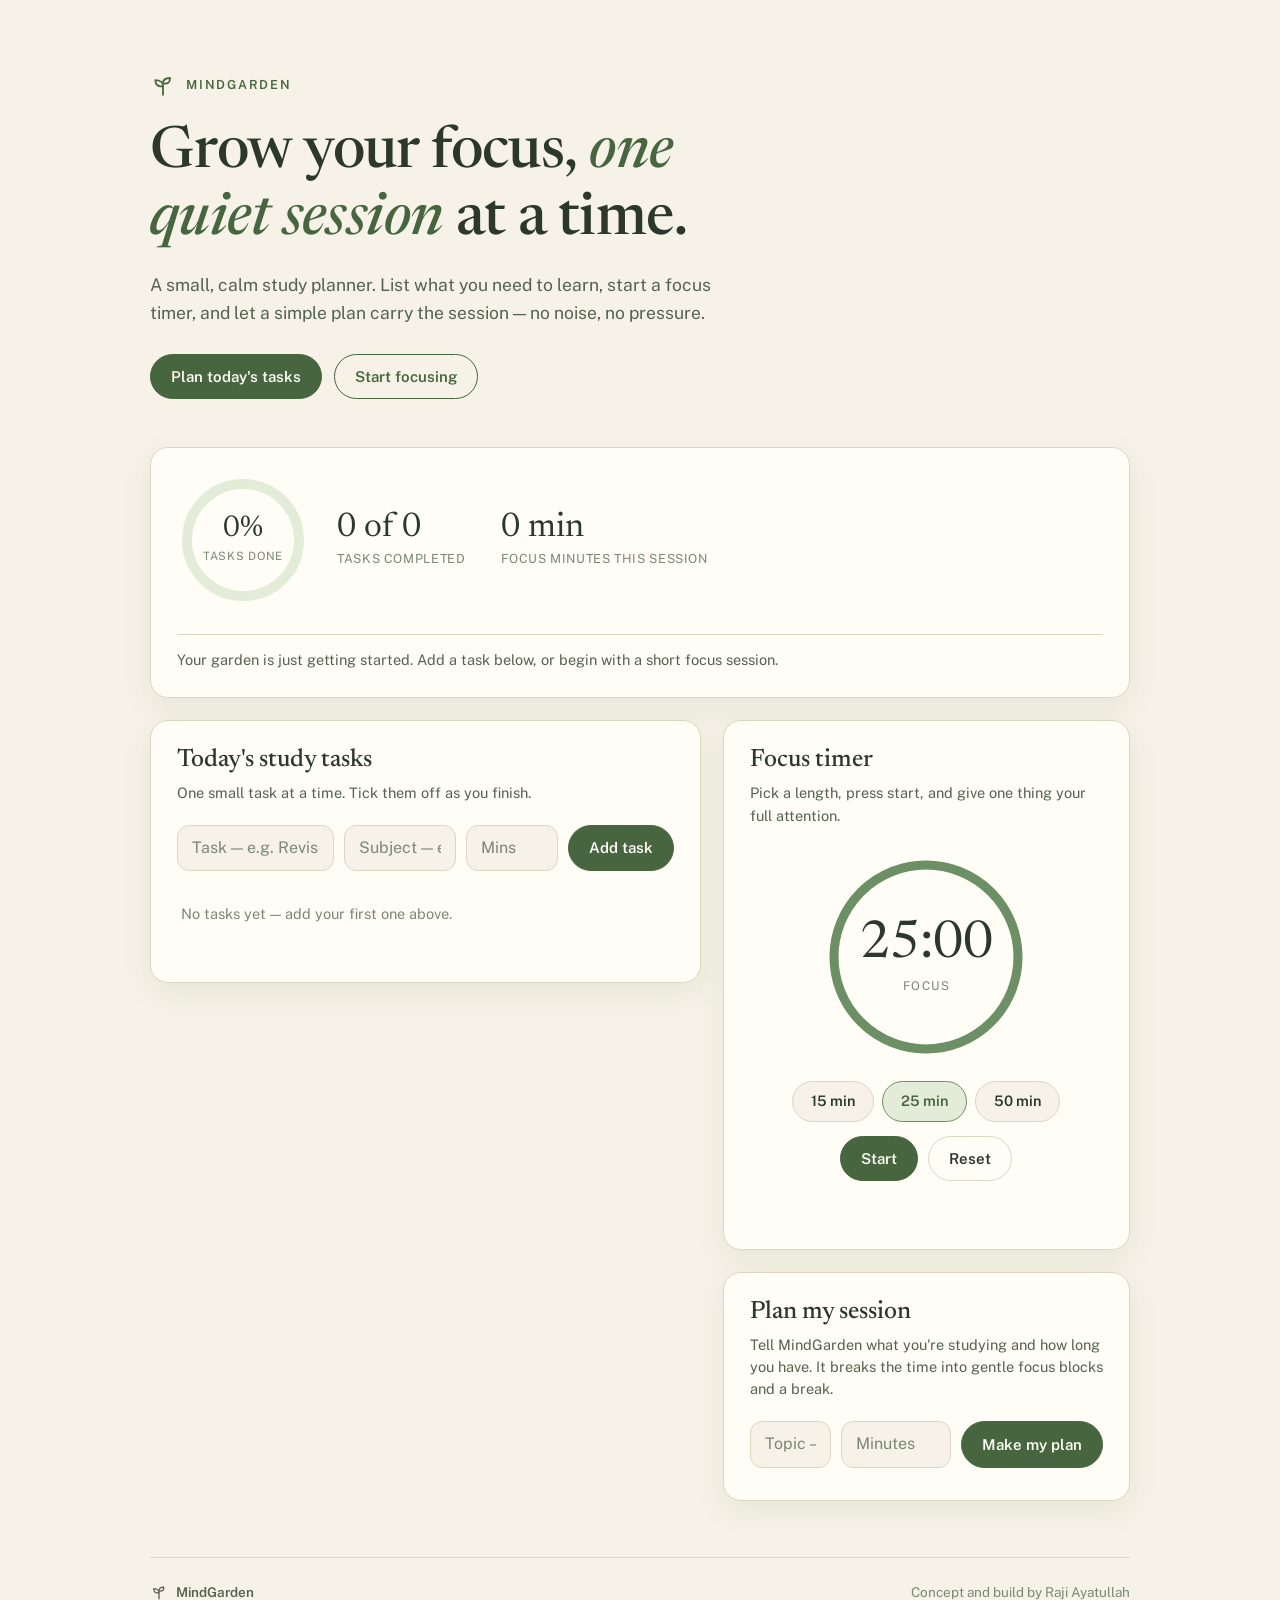
==== index.html @ 77b21532 "Rename mindgarden-study-planner.html to index.html" ====
<!doctype html>
<html lang="en">
  <head>
    <meta charset="utf-8" />
    <meta name="viewport" content="width=device-width, initial-scale=1, viewport-fit=cover" />
    <meta name="color-scheme" content="light dark" />
    <link rel="icon" href="data:," />
    <title>MindGarden Study Planner</title>
    <link rel="preconnect" href="https://fonts.googleapis.com" />
    <link rel="preconnect" href="https://fonts.gstatic.com" crossorigin />
    <link href="https://fonts.googleapis.com/css2?family=Newsreader:opsz,wght@6..72,400;6..72,500;6..72,600&family=Public+Sans:wght@400;500;600;700&display=swap" rel="stylesheet" />
    <style>
      :root {
        --bg: #f6f2e7;
        --bg-soft: #efe9da;
        --surface: #fffdf6;
        --surface-2: #f1ecdc;
        --ink: #2c382c;
        --ink-soft: #55624f;
        --muted: #7c8774;
        --line: #ddd6c2;
        --sage: #6d8f66;
        --sage-deep: #47663f;
        --sage-tint: #e3ecd9;
        --sage-tint-2: #d2e0c6;
        --gold: #b98a2f;
        --danger: #a4553f;
        --shadow: 0 10px 30px rgba(60, 74, 52, 0.08);
        --radius: 18px;
      }
      @media (prefers-color-scheme: dark) {
        :root {
          --bg: #1a201a;
          --bg-soft: #212922;
          --surface: #242e24;
          --surface-2: #2b372b;
          --ink: #eceade;
          --ink-soft: #c3cdb9;
          --muted: #97a48d;
          --line: #3a473a;
          --sage: #9dbd93;
          --sage-deep: #b7d3ad;
          --sage-tint: #2f3f2c;
          --sage-tint-2: #3a4f36;
          --gold: #d9ab4e;
          --danger: #d08a70;
          --shadow: 0 10px 30px rgba(0, 0, 0, 0.35);
        }
      }
      * { box-sizing: border-box; }
      html { scroll-behavior: smooth; }
      body {
        margin: 0;
        background: var(--bg);
        color: var(--ink);
        font-family: "Public Sans", system-ui, -apple-system, "Segoe UI", sans-serif;
        font-size: 16px;
        line-height: 1.55;
        -webkit-font-smoothing: antialiased;
      }
      h1, h2, h3 { font-family: "Newsreader", Georgia, serif; font-weight: 500; line-height: 1.15; margin: 0; }
      p { margin: 0; }
      button, input, select { font: inherit; color: inherit; }
      button { cursor: pointer; }
      :focus-visible { outline: 2px solid var(--sage); outline-offset: 2px; border-radius: 6px; }

      .wrap { max-width: 1020px; margin: 0 auto; padding: 0 20px 64px; }

      /* ---------- Hero ---------- */
      .hero { padding: 72px 0 48px; max-width: 640px; }
      .hero .mark { display: inline-flex; align-items: center; gap: 10px; color: var(--sage-deep); font-weight: 600; letter-spacing: 0.14em; text-transform: uppercase; font-size: 12.5px; margin-bottom: 22px; }
      .hero .mark svg { width: 26px; height: 26px; }
      .hero h1 { font-size: clamp(34px, 9vw, 58px); letter-spacing: -0.01em; }
      .hero h1 em { font-style: italic; color: var(--sage-deep); }
      .hero p { margin-top: 18px; font-size: 17.5px; color: var(--ink-soft); max-width: 52ch; }
      .hero .cta-row { margin-top: 28px; display: flex; flex-wrap: wrap; gap: 12px; }
      .btn {
        display: inline-flex; align-items: center; justify-content: center; gap: 8px;
        min-height: 44px; padding: 10px 20px; border-radius: 999px;
        border: 1px solid var(--sage-deep); background: var(--sage-deep); color: #fbfaf3;
        font-weight: 600; font-size: 15px; text-decoration: none;
        transition: transform 0.15s ease, background 0.15s ease, border-color 0.15s ease;
      }
      @media (prefers-color-scheme: dark) { .btn { color: #1c241c; } }
      .btn:hover { transform: translateY(-1px); }
      .btn.ghost { background: transparent; color: var(--sage-deep); }
      .btn.small { min-height: 40px; padding: 8px 16px; font-size: 14px; }
      .btn.quiet { background: var(--surface); border-color: var(--line); color: var(--ink); }
      .btn:disabled { opacity: 0.45; cursor: default; transform: none; }

      /* ---------- Layout ---------- */
      .grid { display: grid; grid-template-columns: 1fr; gap: 22px; }
      @media (min-width: 860px) {
        .grid { grid-template-columns: 1.15fr 0.85fr; align-items: start; }
        .stack { display: grid; gap: 22px; }
      }
      .card {
        background: var(--surface); border: 1px solid var(--line); border-radius: var(--radius);
        padding: 26px; box-shadow: var(--shadow);
      }
      .card h2 { font-size: 25px; margin-bottom: 6px; }
      .card .lede { color: var(--ink-soft); font-size: 14.5px; margin-bottom: 20px; }
      .card-head { display: flex; align-items: baseline; justify-content: space-between; gap: 12px; flex-wrap: wrap; }

      /* ---------- Progress ---------- */
      .progress-card { display: flex; gap: 28px; align-items: center; flex-wrap: wrap; margin-bottom: 22px; }
      .ring-wrap { position: relative; width: 132px; height: 132px; flex: none; }
      .ring-wrap svg { transform: rotate(-90deg); display: block; }
      .ring-bg { stroke: var(--sage-tint); }
      .ring-fg { stroke: var(--sage); transition: stroke-dashoffset 0.5s ease; }
      .ring-center { position: absolute; inset: 0; display: flex; flex-direction: column; align-items: center; justify-content: center; text-align: center; }
      .ring-center .big { font-family: "Newsreader", Georgia, serif; font-size: 30px; line-height: 1; }
      .ring-center .small { font-size: 11.5px; color: var(--muted); letter-spacing: 0.06em; text-transform: uppercase; margin-top: 4px; }
      .progress-stats { display: flex; gap: 36px; flex-wrap: wrap; }
      .stat .num { font-family: "Newsreader", Georgia, serif; font-size: 34px; line-height: 1.05; }
      .stat .lbl { font-size: 12.5px; color: var(--muted); letter-spacing: 0.05em; text-transform: uppercase; margin-top: 2px; }
      .progress-note { width: 100%; color: var(--ink-soft); font-size: 14.5px; border-top: 1px solid var(--line); padding-top: 14px; }

      /* ---------- Tasks ---------- */
      .task-form { display: grid; grid-template-columns: 1fr; gap: 10px; margin-bottom: 18px; }
      @media (min-width: 560px) {
        .task-form { grid-template-columns: 1.4fr 1fr 92px auto; }
      }
      .field input {
        width: 100%; min-height: 44px; padding: 10px 14px; border-radius: 12px;
        border: 1px solid var(--line); background: var(--bg); color: var(--ink);
      }
      .field input::placeholder { color: var(--muted); }
      .task-list { list-style: none; margin: 0; padding: 0; display: grid; gap: 10px; }
      .task {
        display: flex; align-items: center; gap: 12px;
        background: var(--surface-2); border: 1px solid var(--line); border-radius: 14px; padding: 8px 12px 8px 8px;
      }
      .task label.check {
        display: inline-flex; align-items: center; justify-content: center;
        min-width: 44px; min-height: 44px; cursor: pointer; flex: none;
      }
      .task input[type="checkbox"] { width: 22px; height: 22px; accent-color: var(--sage-deep); cursor: pointer; margin: 0; }
      .task .body { flex: 1; min-width: 0; }
      .task .title { font-weight: 600; font-size: 15.5px; overflow-wrap: anywhere; }
      .task.done .title { text-decoration: line-through; color: var(--muted); }
      .task .meta { font-size: 13px; color: var(--muted); }
      .task .mins { flex: none; font-size: 12.5px; font-weight: 600; color: var(--sage-deep); background: var(--sage-tint); border-radius: 999px; padding: 4px 10px; }
      .task .del {
        flex: none; min-width: 40px; min-height: 40px; border: none; background: transparent; border-radius: 10px;
        color: var(--muted); font-size: 18px; line-height: 1; display: inline-flex; align-items: center; justify-content: center;
      }
      .task .del:hover { color: var(--danger); background: var(--bg); }
      .empty { color: var(--muted); font-size: 14.5px; padding: 14px 4px; }
      .count-line { margin-top: 16px; font-size: 14px; color: var(--ink-soft); }
      .count-line strong { color: var(--sage-deep); }

      /* ---------- Timer ---------- */
      .timer-face { display: flex; flex-direction: column; align-items: center; padding: 6px 0 2px; }
      .timer-ring { position: relative; width: 208px; height: 208px; }
      .timer-ring svg { transform: rotate(-90deg); display: block; }
      .timer-time {
        position: absolute; inset: 0; display: flex; flex-direction: column; align-items: center; justify-content: center;
      }
      .timer-time .clock { font-family: "Newsreader", Georgia, serif; font-size: 52px; line-height: 1; font-variant-numeric: tabular-nums; }
      .timer-time .mode { font-size: 12px; letter-spacing: 0.12em; text-transform: uppercase; color: var(--muted); margin-top: 6px; }
      .presets { display: flex; gap: 8px; flex-wrap: wrap; justify-content: center; margin: 20px 0 14px; }
      .preset {
        min-height: 40px; padding: 8px 18px; border-radius: 999px; border: 1px solid var(--line);
        background: var(--bg); font-weight: 600; font-size: 14.5px;
      }
      .preset[aria-pressed="true"] { background: var(--sage-tint); border-color: var(--sage); color: var(--sage-deep); }
      .timer-controls { display: flex; gap: 10px; flex-wrap: wrap; justify-content: center; }
      .timer-msg { margin-top: 16px; text-align: center; font-size: 15px; color: var(--sage-deep); min-height: 24px; }
      .break-row { margin-top: 6px; display: none; justify-content: center; }
      .break-row.show { display: flex; }

      /* ---------- Planner ---------- */
      .plan-form { display: grid; grid-template-columns: 1fr; gap: 10px; margin-bottom: 6px; }
      @media (min-width: 560px) { .plan-form { grid-template-columns: 1.5fr 110px auto; } }
      .plan-out { margin-top: 18px; display: none; }
      .plan-out.show { display: block; }
      .plan-summary { font-size: 15px; color: var(--ink-soft); margin-bottom: 14px; }
      .plan-summary strong { color: var(--ink); }
      .plan-steps { list-style: none; margin: 0; padding: 0; display: grid; gap: 8px; }
      .plan-step { display: flex; align-items: center; gap: 12px; padding: 11px 14px; border-radius: 12px; border: 1px solid var(--line); background: var(--bg); font-size: 14.5px; }
      .plan-step .dot { width: 10px; height: 10px; border-radius: 50%; flex: none; background: var(--sage); }
      .plan-step.break .dot { background: var(--gold); }
      .plan-step.review .dot { background: var(--muted); }
      .plan-step .what { flex: 1; min-width: 0; overflow-wrap: anywhere; }
      .plan-step .when { flex: none; font-weight: 600; color: var(--sage-deep); font-variant-numeric: tabular-nums; }
      .plan-step.break .when { color: var(--gold); }
      .plan-actions { margin-top: 14px; display: flex; gap: 10px; flex-wrap: wrap; }

      footer { margin-top: 56px; padding-top: 24px; border-top: 1px solid var(--line); display: flex; justify-content: space-between; gap: 12px; flex-wrap: wrap; color: var(--muted); font-size: 13.5px; }
      footer .brand { display: inline-flex; align-items: center; gap: 8px; color: var(--ink-soft); font-weight: 600; }
      footer svg { width: 18px; height: 18px; }

      .grid > *, .stack > * { min-width: 0; }
      img, svg { max-width: 100%; }

      /* ---------- Small screens ---------- */
      @media (max-width: 560px) {
        .wrap { padding: 0 14px 52px; }
        .hero { padding: 48px 0 34px; }
        .hero p { font-size: 16.5px; }
        .hero .cta-row .btn { flex: 1 1 140px; }
        .card { padding: 20px 16px; }
        .progress-card { gap: 18px; }
        .progress-stats { gap: 22px; }
        .stat .num { font-size: 28px; }
        .timer-ring { width: min(208px, 62vw); height: auto; aspect-ratio: 1 / 1; }
        .timer-ring svg { width: 100%; height: 100%; }
        .timer-time .clock { font-size: 46px; }
        .task { gap: 8px; padding-right: 8px; }
        .task .mins { padding: 4px 8px; }
        .plan-step { padding: 10px 12px; gap: 10px; }
        footer { margin-top: 44px; }
      }

      @media (prefers-reduced-motion: reduce) {
        html { scroll-behavior: auto; }
        * { transition: none !important; }
      }
    </style>
  </head>
  <body>
    <div class="wrap">

      <header class="hero">
        <span class="mark">
          <svg viewBox="0 0 24 24" fill="none" stroke="currentColor" stroke-width="1.7" stroke-linecap="round" stroke-linejoin="round" aria-hidden="true"><path d="M12 21v-8"/><path d="M12 13c0-3.5-2.8-5.5-7-5.5 0 4.5 2.5 6.5 7 5.5Z"/><path d="M12 10.5c0-3.2 2.4-5 6.5-5 0 4.2-2.2 6-6.5 5Z"/></svg>
          MindGarden
        </span>
        <h1>Grow your focus, <em>one quiet session</em> at a time.</h1>
        <p>A small, calm study planner. List what you need to learn, start a focus timer, and let a simple plan carry the session — no noise, no pressure.</p>
        <div class="cta-row">
          <a class="btn" href="#tasks">Plan today's tasks</a>
          <a class="btn ghost" href="#timer">Start focusing</a>
        </div>
      </header>

      <section class="card progress-card" aria-label="Session progress">
        <div class="ring-wrap" role="img" aria-label="Progress ring showing the share of tasks completed">
          <svg width="132" height="132" viewBox="0 0 132 132" aria-hidden="true">
            <circle class="ring-bg" cx="66" cy="66" r="56" fill="none" stroke-width="10" />
            <circle class="ring-fg" id="ringFg" cx="66" cy="66" r="56" fill="none" stroke-width="10" stroke-linecap="round" stroke-dasharray="351.86" stroke-dashoffset="351.86" />
          </svg>
          <div class="ring-center">
            <span class="big" id="ringText">0%</span>
            <span class="small">tasks done</span>
          </div>
        </div>
        <div class="progress-stats">
          <div class="stat">
            <div class="num" id="statTasks">0 of 0</div>
            <div class="lbl">Tasks completed</div>
          </div>
          <div class="stat">
            <div class="num" id="statFocus">0 min</div>
            <div class="lbl">Focus minutes this session</div>
          </div>
        </div>
        <p class="progress-note" id="progressNote">Your garden is just getting started. Add a task below, or begin with a short focus session.</p>
      </section>

      <div class="grid">
        <section class="card" id="tasks" aria-labelledby="tasksHeading">
          <div class="card-head">
            <h2 id="tasksHeading">Today's study tasks</h2>
          </div>
          <p class="lede">One small task at a time. Tick them off as you finish.</p>

          <form class="task-form" id="taskForm">
            <div class="field">
              <label class="sr-only" for="taskTitle" style="position:absolute;left:-9999px;">Task</label>
              <input id="taskTitle" type="text" placeholder="Task — e.g. Revise chapter 4 notes" maxlength="90" required />
            </div>
            <div class="field">
              <label class="sr-only" for="taskSubject" style="position:absolute;left:-9999px;">Subject</label>
              <input id="taskSubject" type="text" placeholder="Subject — e.g. Biology" maxlength="40" required />
            </div>
            <div class="field">
              <label class="sr-only" for="taskMins" style="position:absolute;left:-9999px;">Estimated minutes</label>
              <input id="taskMins" type="number" placeholder="Mins" min="1" max="600" required />
            </div>
            <button class="btn" type="submit">Add task</button>
          </form>

          <ul class="task-list" id="taskList"></ul>
          <p class="empty" id="taskEmpty">No tasks yet — add your first one above.</p>
          <p class="count-line" id="taskCount" aria-live="polite"></p>
        </section>

        <div class="stack">
          <section class="card" id="timer" aria-labelledby="timerHeading">
            <h2 id="timerHeading">Focus timer</h2>
            <p class="lede">Pick a length, press start, and give one thing your full attention.</p>

            <div class="timer-face">
              <div class="timer-ring">
                <svg width="208" height="208" viewBox="0 0 208 208" aria-hidden="true">
                  <circle class="ring-bg" cx="104" cy="104" r="92" fill="none" stroke-width="9" />
                  <circle class="ring-fg" id="timerRing" cx="104" cy="104" r="92" fill="none" stroke-width="9" stroke-linecap="round" stroke-dasharray="578.05" stroke-dashoffset="0" />
                </svg>
                <div class="timer-time">
                  <span class="clock" id="clock">25:00</span>
                  <span class="mode" id="timerMode">Focus</span>
                </div>
              </div>

              <div class="presets" role="group" aria-label="Session length">
                <button type="button" class="preset" data-mins="15" aria-pressed="false">15 min</button>
                <button type="button" class="preset" data-mins="25" aria-pressed="true">25 min</button>
                <button type="button" class="preset" data-mins="50" aria-pressed="false">50 min</button>
              </div>

              <div class="timer-controls">
                <button type="button" class="btn" id="startPauseBtn">Start</button>
                <button type="button" class="btn quiet" id="resetBtn">Reset</button>
              </div>

              <p class="timer-msg" id="timerMsg" aria-live="polite"></p>
              <div class="break-row" id="breakRow">
                <button type="button" class="btn ghost small" id="breakBtn">Take a 5-minute break</button>
              </div>
            </div>
          </section>

          <section class="card" id="planner" aria-labelledby="plannerHeading">
            <h2 id="plannerHeading">Plan my session</h2>
            <p class="lede">Tell MindGarden what you're studying and how long you have. It breaks the time into gentle focus blocks and a break.</p>

            <form class="plan-form" id="planForm">
              <div class="field">
                <label class="sr-only" for="planTopic" style="position:absolute;left:-9999px;">Topic</label>
                <input id="planTopic" type="text" placeholder="Topic — e.g. Organic chemistry" maxlength="70" required />
              </div>
              <div class="field">
                <label class="sr-only" for="planMins" style="position:absolute;left:-9999px;">Available minutes</label>
                <input id="planMins" type="number" placeholder="Minutes" min="10" max="300" required />
              </div>
              <button class="btn" type="submit">Make my plan</button>
            </form>

            <div class="plan-out" id="planOut" aria-live="polite">
              <p class="plan-summary" id="planSummary"></p>
              <ul class="plan-steps" id="planSteps"></ul>
              <div class="plan-actions">
                <button type="button" class="btn ghost small" id="planToTimer">Set timer to first block</button>
              </div>
            </div>
          </section>
        </div>
      </div>

      <footer>
        <span class="brand">
          <svg viewBox="0 0 24 24" fill="none" stroke="currentColor" stroke-width="1.7" stroke-linecap="round" stroke-linejoin="round" aria-hidden="true"><path d="M12 21v-8"/><path d="M12 13c0-3.5-2.8-5.5-7-5.5 0 4.5 2.5 6.5 7 5.5Z"/><path d="M12 10.5c0-3.2 2.4-5 6.5-5 0 4.2-2.2 6-6.5 5Z"/></svg>
          MindGarden
        </span>
        <span>Concept and build by Raji Ayatullah</span>
      </footer>
    </div>

    <script>
      (function () {
        "use strict";

        /* ---------------- State (this session only) ---------------- */
        var tasks = [];
        var focusMinutes = 0;

        /* ---------------- Progress ---------------- */
        var ringFg = document.getElementById("ringFg");
        var ringText = document.getElementById("ringText");
        var statTasks = document.getElementById("statTasks");
        var statFocus = document.getElementById("statFocus");
        var progressNote = document.getElementById("progressNote");
        var RING_C = 351.86;

        function renderProgress() {
          var total = tasks.length;
          var done = tasks.filter(function (t) { return t.done; }).length;
          var pct = total === 0 ? 0 : Math.round((done / total) * 100);
          ringFg.style.strokeDashoffset = String(RING_C * (1 - pct / 100));
          ringText.textContent = pct + "%";
          statTasks.textContent = done + " of " + total;
          statFocus.textContent = focusMinutes + " min";
          if (total === 0 && focusMinutes === 0) {
            progressNote.textContent = "Your garden is just getting started. Add a task below, or begin with a short focus session.";
          } else if (total > 0 && done === total && total > 0) {
            progressNote.textContent = "Every task on today's list is done. Lovely work — consider a short break before planting anything new.";
          } else if (done > 0 || focusMinutes > 0) {
            progressNote.textContent = "It's growing. Each finished task and each completed focus block adds to today's garden.";
          } else {
            progressNote.textContent = "Your list is planted. Tick off the first task whenever you're ready.";
          }
        }

        /* ---------------- Tasks ---------------- */
        var taskForm = document.getElementById("taskForm");
        var taskList = document.getElementById("taskList");
        var taskEmpty = document.getElementById("taskEmpty");
        var taskCount = document.getElementById("taskCount");
        var nextId = 1;

        function renderTasks() {
          taskList.innerHTML = "";
          tasks.forEach(function (task) {
            var li = document.createElement("li");
            li.className = "task" + (task.done ? " done" : "");

            var label = document.createElement("label");
            label.className = "check";
            var cb = document.createElement("input");
            cb.type = "checkbox";
            cb.checked = task.done;
            cb.setAttribute("aria-label", "Mark \"" + task.title + "\" as done");
            cb.addEventListener("change", function () {
              task.done = cb.checked;
              renderTasks();
              renderProgress();
            });
            label.appendChild(cb);

            var body = document.createElement("div");
            body.className = "body";
            var title = document.createElement("div");
            title.className = "title";
            title.textContent = task.title;
            var meta = document.createElement("div");
            meta.className = "meta";
            meta.textContent = task.subject;
            body.appendChild(title);
            body.appendChild(meta);

            var mins = document.createElement("span");
            mins.className = "mins";
            mins.textContent = task.mins + " min";

            var del = document.createElement("button");
            del.type = "button";
            del.className = "del";
            del.textContent = "×";
            del.setAttribute("aria-label", "Delete task \"" + task.title + "\"");
            del.addEventListener("click", function () {
              tasks = tasks.filter(function (t) { return t.id !== task.id; });
              renderTasks();
              renderProgress();
            });

            li.appendChild(label);
            li.appendChild(body);
            li.appendChild(mins);
            li.appendChild(del);
            taskList.appendChild(li);
          });

          taskEmpty.style.display = tasks.length === 0 ? "block" : "none";
          var done = tasks.filter(function (t) { return t.done; }).length;
          taskCount.innerHTML = tasks.length === 0
            ? ""
            : "<strong>" + done + " of " + tasks.length + "</strong> tasks done";
        }

        taskForm.addEventListener("submit", function (e) {
          e.preventDefault();
          var title = document.getElementById("taskTitle").value.trim();
          var subject = document.getElementById("taskSubject").value.trim();
          var mins = parseInt(document.getElementById("taskMins").value, 10);
          if (!title || !subject || !mins || mins < 1) return;
          tasks.push({ id: nextId++, title: title, subject: subject, mins: mins, done: false });
          taskForm.reset();
          document.getElementById("taskTitle").focus();
          renderTasks();
          renderProgress();
        });

        /* ---------------- Timer ---------------- */
        var TIMER_C = 578.05;
        var clock = document.getElementById("clock");
        var timerMode = document.getElementById("timerMode");
        var timerRing = document.getElementById("timerRing");
        var timerMsg = document.getElementById("timerMsg");
        var startPauseBtn = document.getElementById("startPauseBtn");
        var resetBtn = document.getElementById("resetBtn");
        var breakRow = document.getElementById("breakRow");
        var breakBtn = document.getElementById("breakBtn");
        var presetBtns = Array.prototype.slice.call(document.querySelectorAll(".preset"));

        var timer = {
          mode: "focus",            // "focus" | "break"
          totalSec: 25 * 60,
          remainingSec: 25 * 60,
          running: false,
          endAt: 0,
          interval: null
        };

        var audioCtx = null;
        function chime() {
          try {
            if (!audioCtx) {
              var AC = window.AudioContext || window.webkitAudioContext;
              if (!AC) return;
              audioCtx = new AC();
            }
            if (audioCtx.state === "suspended") audioCtx.resume();
            var now = audioCtx.currentTime;
            [523.25, 783.99].forEach(function (freq, i) {
              var osc = audioCtx.createOscillator();
              var gain = audioCtx.createGain();
              osc.type = "sine";
              osc.frequency.value = freq;
              var start = now + i * 0.35;
              gain.gain.setValueAtTime(0.0001, start);
              gain.gain.exponentialRampToValueAtTime(0.12, start + 0.05);
              gain.gain.exponentialRampToValueAtTime(0.0001, start + 0.9);
              osc.connect(gain);
              gain.connect(audioCtx.destination);
              osc.start(start);
              osc.stop(start + 1);
            });
          } catch (err) { /* sound is a garnish, never a blocker */ }
        }

        function fmt(sec) {
          var m = Math.floor(sec / 60);
          var s = sec % 60;
          return (m < 10 ? "0" : "") + m + ":" + (s < 10 ? "0" : "") + s;
        }

        function renderTimer() {
          clock.textContent = fmt(timer.remainingSec);
          timerMode.textContent = timer.mode === "break" ? "Break" : "Focus";
          var frac = timer.totalSec === 0 ? 0 : timer.remainingSec / timer.totalSec;
          timerRing.style.strokeDashoffset = String(TIMER_C * (1 - frac));
          startPauseBtn.textContent = timer.running ? "Pause" : (timer.remainingSec < timer.totalSec && timer.remainingSec > 0 ? "Resume" : "Start");
        }

        function stopInterval() {
          if (timer.interval) { clearInterval(timer.interval); timer.interval = null; }
          timer.running = false;
        }

        function finishTimer() {
          stopInterval();
          timer.remainingSec = 0;
          renderTimer();
          chime();
          if (timer.mode === "focus") {
            focusMinutes += Math.round(timer.totalSec / 60);
            timerMsg.textContent = "Session complete — nicely done. Your focus minutes have been added above.";
            breakRow.classList.add("show");
            renderProgress();
          } else {
            timerMsg.textContent = "Break over. Whenever you're ready, settle in for the next block.";
            breakRow.classList.remove("show");
          }
          startPauseBtn.textContent = "Start";
        }

        function tick() {
          var left = Math.round((timer.endAt - Date.now()) / 1000);
          if (left <= 0) { finishTimer(); return; }
          timer.remainingSec = left;
          renderTimer();
        }

        function setTimer(minutes, mode) {
          stopInterval();
          timer.mode = mode;
          timer.totalSec = minutes * 60;
          timer.remainingSec = minutes * 60;
          timerMsg.textContent = "";
          if (mode === "focus") breakRow.classList.remove("show");
          renderTimer();
        }

        presetBtns.forEach(function (btn) {
          btn.addEventListener("click", function () {
            presetBtns.forEach(function (b) { b.setAttribute("aria-pressed", "false"); });
            btn.setAttribute("aria-pressed", "true");
            setTimer(parseInt(btn.getAttribute("data-mins"), 10), "focus");
          });
        });

        startPauseBtn.addEventListener("click", function () {
          if (timer.running) {
            stopInterval();
            renderTimer();
            return;
          }
          if (timer.remainingSec <= 0) {
            // Restart the same length after a finished run.
            timer.remainingSec = timer.totalSec;
            if (timer.mode === "focus") breakRow.classList.remove("show");
            timerMsg.textContent = "";
          }
          timer.endAt = Date.now() + timer.remainingSec * 1000;
          timer.running = true;
          timer.interval = setInterval(tick, 250);
          renderTimer();
        });

        resetBtn.addEventListener("click", function () {
          setTimer(Math.round(timer.totalSec / 60), timer.mode);
        });

        breakBtn.addEventListener("click", function () {
          setTimer(5, "break");
          timerMsg.textContent = "Break time — stretch, breathe, look away from the screen.";
          breakRow.classList.remove("show");
          // Auto-start the break so it feels effortless.
          timer.endAt = Date.now() + timer.remainingSec * 1000;
          timer.running = true;
          timer.interval = setInterval(tick, 250);
          renderTimer();
        });

        /* ---------------- Planner ---------------- */
        var planForm = document.getElementById("planForm");
        var planOut = document.getElementById("planOut");
        var planSummary = document.getElementById("planSummary");
        var planSteps = document.getElementById("planSteps");
        var planToTimer = document.getElementById("planToTimer");
        var firstBlockMins = 25;

        function buildPlan(topic, total) {
          var steps = [];
          var remaining = total;
          while (remaining > 0) {
            var focus = Math.min(25, remaining);
            steps.push({ type: "focus", label: "Focus — " + topic, mins: focus });
            remaining -= focus;
            if (remaining >= 15) {
              steps.push({ type: "break", label: "Break — step away, stretch, sip some water", mins: 5 });
              remaining -= 5;
            } else if (remaining > 0) {
              steps.push({ type: "review", label: "Review — skim your notes and note what's still fuzzy", mins: remaining });
              remaining = 0;
            }
          }
          return steps;
        }

        planForm.addEventListener("submit", function (e) {
          e.preventDefault();
          var topic = document.getElementById("planTopic").value.trim();
          var total = parseInt(document.getElementById("planMins").value, 10);
          if (!topic || !total || total < 10) return;
          total = Math.min(total, 300);

          var steps = buildPlan(topic, total);
          var focusBlocks = steps.filter(function (s) { return s.type === "focus"; }).length;
          firstBlockMins = steps[0].mins;

          planSummary.innerHTML = "Here's a calm way to spend <strong>" + total + " minutes</strong> on <strong></strong>:";
          planSummary.querySelector("strong:last-child").textContent = topic;
          planSummary.insertAdjacentText("beforeend", " " + focusBlocks + (focusBlocks === 1 ? " focus block" : " focus blocks") + ", paced with short pauses.");

          planSteps.innerHTML = "";
          var cursor = 0;
          steps.forEach(function (step) {
            var li = document.createElement("li");
            li.className = "plan-step " + step.type;
            var dot = document.createElement("span");
            dot.className = "dot";
            var what = document.createElement("span");
            what.className = "what";
            what.textContent = step.label;
            var when = document.createElement("span");
            when.className = "when";
            when.textContent = step.mins + " min";
            li.appendChild(dot);
            li.appendChild(what);
            li.appendChild(when);
            planSteps.appendChild(li);
            cursor += step.mins;
          });

          planOut.classList.add("show");
        });

        planToTimer.addEventListener("click", function () {
          presetBtns.forEach(function (b) { b.setAttribute("aria-pressed", "false"); });
          setTimer(firstBlockMins, "focus");
          timerMsg.textContent = "Timer set to your first block — " + firstBlockMins + " minutes. Press Start when you're ready.";
          document.getElementById("timer").scrollIntoView({ behavior: "smooth", block: "start" });
        });

        /* ---------------- Init ---------------- */
        renderTasks();
        renderProgress();
        renderTimer();
      })();
    </script>
  </body>
</html>
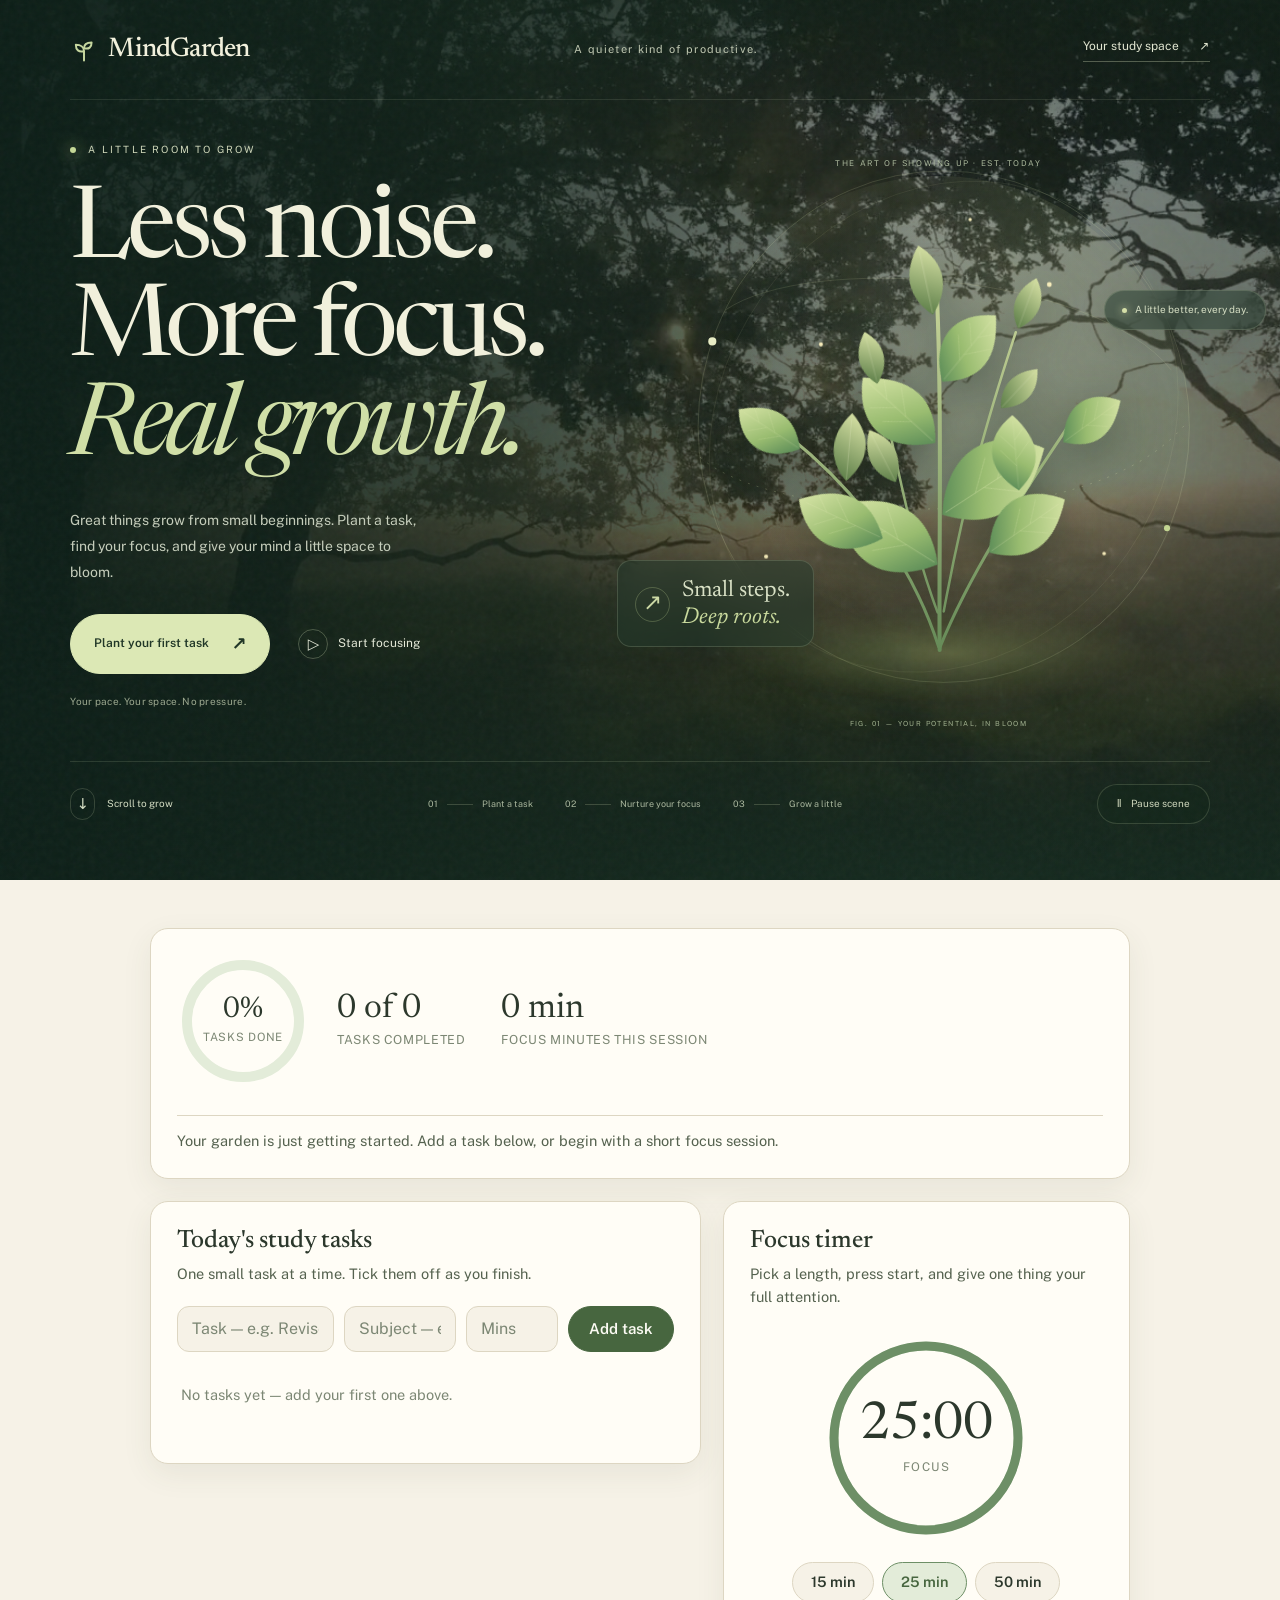
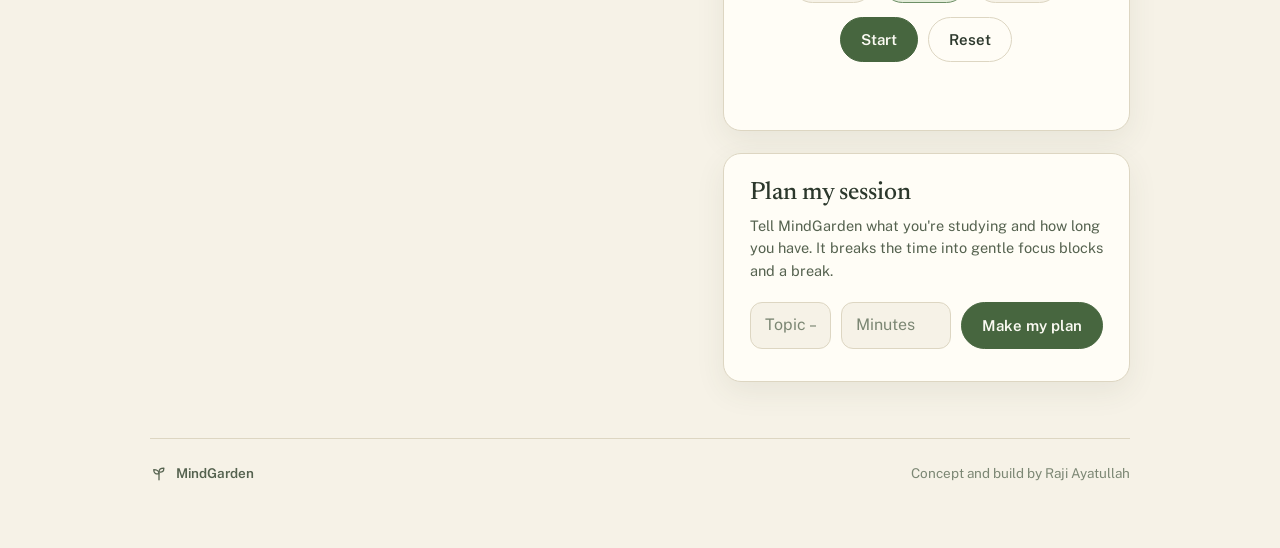
==== commit a418abaf: "Add cinematic living-garden hero Co-Authored-By: M EE <bremchevy@gmail.com>" ====
--- a/index.html
+++ b/index.html
@@ -218,23 +218,100 @@
         * { transition: none !important; }
       }
     </style>
+    <link rel="stylesheet" href="hero.css" />
+    <script src="hero.js" defer></script>
   </head>
   <body>
-    <div class="wrap">
-
-      <header class="hero">
-        <span class="mark">
+      <header class="hero" id="gardenHero" aria-labelledby="heroHeading">
+        <div class="hero-backdrop" aria-hidden="true">
+          <video class="hero-film" id="gardenFilm" muted loop playsinline preload="none" poster="assets/garden-poster.jpg" tabindex="-1" disablepictureinpicture>
+            <source data-src="assets/garden-film.mp4" type="video/mp4" />
+          </video>
+          <div class="hero-shade"></div>
+          <div class="hero-grain"></div>
+        </div>
+        <nav class="hero-nav" aria-label="Main navigation">
+        <a class="mark" href="#gardenHero" aria-label="MindGarden home">
           <svg viewBox="0 0 24 24" fill="none" stroke="currentColor" stroke-width="1.7" stroke-linecap="round" stroke-linejoin="round" aria-hidden="true"><path d="M12 21v-8"/><path d="M12 13c0-3.5-2.8-5.5-7-5.5 0 4.5 2.5 6.5 7 5.5Z"/><path d="M12 10.5c0-3.2 2.4-5 6.5-5 0 4.2-2.2 6-6.5 5Z"/></svg>
           MindGarden
-        </span>
-        <h1>Grow your focus, <em>one quiet session</em> at a time.</h1>
-        <p>A small, calm study planner. List what you need to learn, start a focus timer, and let a simple plan carry the session — no noise, no pressure.</p>
-        <div class="cta-row">
-          <a class="btn" href="#tasks">Plan today's tasks</a>
-          <a class="btn ghost" href="#timer">Start focusing</a>
+        </a>
+          <span class="nav-note">A quieter kind of productive.</span>
+          <a class="garden-link" href="#tasks">Your study space <span aria-hidden="true">↗</span></a>
+        </nav>
+
+        <div class="hero-content">
+          <div class="hero-copy">
+            <span class="hero-eyebrow"><span></span> A little room to grow</span>
+            <h1 id="heroHeading">Less noise.<br />More focus.<br /><em>Real growth.</em></h1>
+            <p>Great things grow from small beginnings. Plant a task, find your focus, and give your mind a little space to bloom.</p>
+            <div class="cta-row">
+              <a class="btn hero-primary" href="#tasks">Plant your first task <span aria-hidden="true">↗</span></a>
+              <a class="hero-secondary" href="#timer"><span class="hero-play" aria-hidden="true">▷</span> Start focusing</a>
+            </div>
+            <span class="hero-footnote">Your pace. Your space. No pressure.</span>
+          </div>
+
+          <div class="garden-world" aria-hidden="true">
+            <div class="garden-halo"></div>
+            <span class="garden-coordinate">THE ART OF SHOWING UP · EST. TODAY</span>
+            <svg class="garden-botanical" viewBox="0 0 600 620" fill="none">
+              <defs>
+                <linearGradient id="leafGreen" x1="-45" y1="0" x2="35" y2="-120" gradientUnits="userSpaceOnUse"><stop stop-color="#3b734b"/><stop offset=".45" stop-color="#99bc70"/><stop offset="1" stop-color="#e6eeb3"/></linearGradient>
+                <linearGradient id="leafLight" x1="-20" y1="0" x2="40" y2="-120" gradientUnits="userSpaceOnUse"><stop stop-color="#557843"/><stop offset="1" stop-color="#e8efb1"/></linearGradient>
+                <linearGradient id="stemGreen" x1="300" y1="530" x2="300" y2="130" gradientUnits="userSpaceOnUse"><stop stop-color="#668b58"/><stop offset="1" stop-color="#d4dda1"/></linearGradient>
+                <radialGradient id="soilGlow"><stop stop-color="#a5b56c" stop-opacity=".35"/><stop offset="1" stop-color="#637b43" stop-opacity="0"/></radialGradient>
+                <symbol id="gardenLeaf" viewBox="-50 -125 100 130" overflow="visible"><path d="M0 0C-53-39-47-89 0-120C38-79 46-39 0 0Z" fill="url(#leafGreen)"/><path d="M0-4L0-110M0-39L-24-66M0-65L-22-89M0-49L23-77M0-80L15-98" stroke="#e9efbb" stroke-opacity=".35" stroke-width=".8"/></symbol>
+                <symbol id="gardenLeafSmall" viewBox="-50 -125 100 130" overflow="visible"><path d="M0 0C-36-36-36-79 0-120C42-80 35-35 0 0Z" fill="url(#leafLight)"/><path d="M0-3V-110" stroke="#ecf0c8" stroke-opacity=".45"/></symbol>
+              </defs>
+              <g class="garden-orbits" stroke="#dce6b3" stroke-width=".7">
+                <ellipse cx="305" cy="310" rx="242" ry="252" stroke-opacity=".22"/>
+                <ellipse cx="305" cy="310" rx="220" ry="252" transform="rotate(35 305 310)" stroke-opacity=".1"/>
+                <path d="M65 340C133 403 450 425 546 304" stroke-opacity=".32" stroke-dasharray="2 7"/>
+                <path d="M90 195C172 139 453 158 529 254" stroke-opacity=".19"/>
+                <circle cx="77" cy="226" r="4" fill="#e8edc5" stroke="none"/>
+                <circle cx="525" cy="410" r="3" fill="#c3d591" stroke="none"/>
+              </g>
+              <ellipse cx="303" cy="533" rx="210" ry="48" fill="url(#soilGlow)"/>
+              <g class="garden-plant">
+                <g class="garden-stems" stroke="url(#stemGreen)" stroke-linecap="round">
+                  <path d="M301 530C300 427 304 277 297 155" stroke-width="4"/>
+                  <path d="M300 527C275 448 222 375 153 320" stroke-width="3"/>
+                  <path d="M301 528C335 444 391 365 440 291" stroke-width="3"/>
+                  <path d="M299 493C269 414 255 322 236 243" stroke-width="2.5"/>
+                  <path d="M305 492C327 373 350 296 376 217" stroke-width="2.5"/>
+                </g>
+                <g transform="translate(298 445) rotate(-58)"><use class="garden-leaf leaf-1" href="#gardenLeaf" x="-47" y="-120" width="94" height="130"/></g>
+                <g transform="translate(303 397) rotate(57)"><use class="garden-leaf leaf-2" href="#gardenLeaf" x="-50" y="-132" width="100" height="143"/></g>
+                <g transform="translate(300 329) rotate(-48)"><use class="garden-leaf leaf-3" href="#gardenLeaf" x="-40" y="-115" width="80" height="125"/></g>
+                <g transform="translate(300 270) rotate(39)"><use class="garden-leaf leaf-4" href="#gardenLeaf" x="-35" y="-104" width="70" height="113"/></g>
+                <g transform="translate(297 212) rotate(-12)"><use class="garden-leaf leaf-5" href="#gardenLeafSmall" x="-29" y="-102" width="58" height="109"/></g>
+                <g transform="translate(249 422) rotate(-65)"><use class="garden-leaf leaf-2" href="#gardenLeaf" x="-38" y="-110" width="76" height="120"/></g>
+                <g transform="translate(208 374) rotate(5)"><use class="garden-leaf leaf-3" href="#gardenLeafSmall" x="-28" y="-96" width="56" height="104"/></g>
+                <g transform="translate(171 337) rotate(-57)"><use class="garden-leaf leaf-4" href="#gardenLeaf" x="-30" y="-98" width="60" height="106"/></g>
+                <g transform="translate(264 377) rotate(-27)"><use class="garden-leaf leaf-4" href="#gardenLeafSmall" x="-24" y="-93" width="48" height="101"/></g>
+                <g transform="translate(243 281) rotate(-14)"><use class="garden-leaf leaf-5" href="#gardenLeafSmall" x="-22" y="-87" width="44" height="94"/></g>
+                <g transform="translate(344 438) rotate(55)"><use class="garden-leaf leaf-1" href="#gardenLeaf" x="-38" y="-115" width="76" height="125"/></g>
+                <g transform="translate(380 383) rotate(-5)"><use class="garden-leaf leaf-3" href="#gardenLeaf" x="-31" y="-103" width="62" height="111"/></g>
+                <g transform="translate(415 331) rotate(54)"><use class="garden-leaf leaf-4" href="#gardenLeaf" x="-29" y="-97" width="58" height="105"/></g>
+                <g transform="translate(350 304) rotate(43)"><use class="garden-leaf leaf-4" href="#gardenLeafSmall" x="-22" y="-94" width="44" height="102"/></g>
+                <g transform="translate(373 228) rotate(20)"><use class="garden-leaf leaf-5" href="#gardenLeafSmall" x="-22" y="-92" width="44" height="100"/></g>
+              </g>
+              <g class="garden-sparkles" fill="#f5ebba"><circle cx="184" cy="229" r="2"/><circle cx="409" cy="170" r="2.4"/><circle cx="463" cy="435" r="1.8"/><circle cx="130" cy="438" r="2"/><circle cx="331" cy="106" r="1.7"/></g>
+            </svg>
+            <div class="garden-label label-top"><span class="label-dot"></span> A little better, every day.</div>
+            <div class="garden-label label-bottom"><span class="label-sprout">↗</span><div>Small steps.<br /><em>Deep roots.</em></div></div>
+            <span class="garden-specimen">FIG. 01 — YOUR POTENTIAL, IN BLOOM</span>
+          </div>
+        </div>
+
+        <div class="hero-bottom">
+          <a class="hero-scroll" href="#tasks"><span aria-hidden="true">↓</span> Scroll to grow</a>
+          <div class="garden-chapters" aria-hidden="true"><span>01 <i></i> Plant a task</span><span>02 <i></i> Nurture your focus</span><span>03 <i></i> Grow a little</span></div>
+          <button class="scene-control" id="sceneControl" type="button" aria-pressed="false" aria-label="Pause garden animation"><span class="scene-icon" aria-hidden="true">Ⅱ</span><span id="sceneControlText">Pause scene</span></button>
         </div>
       </header>
 
+    <div class="wrap">
       <section class="card progress-card" aria-label="Session progress">
         <div class="ring-wrap" role="img" aria-label="Progress ring showing the share of tasks completed">
           <svg width="132" height="132" viewBox="0 0 132 132" aria-hidden="true">
--- a/hero.css
+++ b/hero.css
@@ -0,0 +1,119 @@
+/* The cinematic garden is deliberately scoped away from the study tools. */
+.hero {
+  --garden-cream: #f1f0dc;
+  position: relative;
+  isolation: isolate;
+  max-width: none;
+  min-height: min(880px, 100svh);
+  overflow: hidden;
+  padding: 0 max(5.5vw, calc((100vw - 1380px) / 2));
+  margin-bottom: 48px;
+  background: #142a20;
+  color: var(--garden-cream);
+}
+.hero-backdrop, .hero-film, .hero-shade, .hero-grain { position: absolute; inset: 0; width: 100%; height: 100%; }
+.hero-backdrop { z-index: -2; pointer-events: none; }
+.hero-film { object-fit: cover; object-position: 65% center; opacity: .65; }
+.hero-shade { background: linear-gradient(90deg, rgba(12,30,23,.96), rgba(17,35,25,.75) 40%, rgba(21,37,24,.3) 73%, rgba(17,34,23,.44)), linear-gradient(0deg, #142a20 0%, transparent 24%, transparent 85%, rgba(13,30,21,.5)); }
+.hero-grain { opacity: .08; background-image: url("data:image/svg+xml,%3Csvg viewBox='0 0 180 180' xmlns='http://www.w3.org/2000/svg'%3E%3Cfilter id='n'%3E%3CfeTurbulence type='fractalNoise' baseFrequency='.8' numOctaves='3' stitchTiles='stitch'/%3E%3C/filter%3E%3Cpath fill='%23fff' filter='url(%23n)' opacity='.55' d='M0 0h180v180H0z'/%3E%3C/svg%3E"); }
+.hero-nav { height: 100px; display: flex; align-items: center; justify-content: space-between; gap: 24px; border-bottom: 1px solid #e0e9c51c; }
+.hero .mark { margin: 0; color: var(--garden-cream); text-transform: none; font-family: "Newsreader", Georgia, serif; font-size: 27px; font-weight: 500; letter-spacing: -.8px; text-decoration: none; }
+.hero .mark svg { width: 28px; height: 28px; color: #c6d79f; }
+.nav-note { color: #c0c8b2; font-size: 11px; letter-spacing: .12em; }
+.garden-link { color: #e3e7d2; text-decoration: none; font-size: 12px; border-bottom: 1px solid #d5dfbb55; padding-bottom: 5px; }
+.garden-link span { margin-left: 18px; }
+.hero-content { display: grid; grid-template-columns: 1.1fr 1fr; align-items: center; max-width: 1380px; margin: 0 auto; min-height: 610px; }
+.hero-copy { position: relative; z-index: 2; padding: 42px 0 52px; animation: garden-arrive 1.2s both; }
+.hero-eyebrow { font-size: 10px; text-transform: uppercase; letter-spacing: .22em; display: flex; align-items: center; gap: 12px; margin-bottom: 27px; color: #ced6b9; }
+.hero-eyebrow > span { width: 6px; height: 6px; background: #c5d897; border-radius: 50%; box-shadow: 0 0 16px #d7eb96; }
+.hero h1 { font-size: clamp(67px, 7.8vw, 116px); line-height: .99; letter-spacing: -.05em; font-weight: 400; }
+.hero h1 em { color: #d0dfa7; font-weight: 400; letter-spacing: -.055em; }
+.hero p { max-width: 350px; color: #c5cdbb; font-size: 14px; line-height: 1.85; margin-top: 27px; }
+.hero .cta-row { align-items: center; gap: 28px; margin-top: 28px; }
+.hero .hero-primary { background: #dce8b5; border-color: #dce8b5; color: #213727; padding: 15px 23px; font-size: 12px; min-height: 51px; font-weight: 600; }
+.hero-primary span { font-size: 18px; margin-left: 14px; }
+.hero .hero-primary:hover { background: #edf4d6; border-color: #edf4d6; transform: translateY(-3px); }
+.hero-secondary { display: inline-flex; align-items: center; gap: 10px; color: #e5e9d8; font-size: 12px; text-decoration: none; }
+.hero-play { width: 30px; height: 30px; border: 1px solid #dbe5b947; border-radius: 50%; display: grid; place-items: center; font-size: 15px; transition: background .2s; }
+.hero-secondary:hover .hero-play { background: #dbe5b92b; }
+.hero-footnote { display: block; color: #9da990; font-size: 10px; letter-spacing: .03em; margin-top: 20px; }
+.garden-world { position: relative; width: 116%; margin-left: -8%; aspect-ratio: 1; align-self: center; }
+.garden-halo { position: absolute; inset: 10%; border-radius: 50%; background: radial-gradient(ellipse at 65% 25%, #d6da9629, #aec8810a 45%, transparent 70%); box-shadow: inset 0 0 85px #e6e9c208, 0 0 100px #b2c47c0a; }
+.garden-botanical { position: relative; width: 100%; height: 100%; overflow: visible; filter: drop-shadow(0 14px 24px #091b1270); }
+.garden-coordinate { position: absolute; top: 7%; width: 100%; text-align: center; color: #aab79b; font-size: 8px; letter-spacing: .2em; }
+.garden-orbits { transform-origin: 305px 310px; animation: garden-orbit 34s ease-in-out infinite alternate; }
+.garden-plant { transform-origin: 300px 530px; animation: garden-sway 9s ease-in-out infinite alternate; }
+.garden-stems path { stroke-dasharray: 500; stroke-dashoffset: 0; animation: garden-root 2.8s cubic-bezier(.2,.6,.3,1) both; }
+.garden-leaf { transform-box: fill-box; transform-origin: center bottom; animation: garden-leaf 2.6s cubic-bezier(.18,.65,.25,1) both; }
+.leaf-1 { animation-delay: .4s; }.leaf-2 { animation-delay: .8s; }.leaf-3 { animation-delay: 1.2s; }.leaf-4 { animation-delay: 1.6s; }.leaf-5 { animation-delay: 2s; }
+.garden-sparkles { animation: garden-firefly 5s ease-in-out infinite alternate; }
+.garden-label { position: absolute; border: 1px solid #d2dcb62e; color: #d8e0c5; background: #21382b7a; backdrop-filter: blur(14px); -webkit-backdrop-filter: blur(14px); box-shadow: 0 8px 32px #09170e18; }
+.label-top { right: -2%; top: 28%; border-radius: 30px; font-size: 10px; padding: 11px 17px; display: flex; align-items: center; gap: 8px; animation: garden-float 7s ease-in-out infinite alternate; }
+.label-dot { width: 5px; height: 5px; border-radius: 50%; background: #d5dfa8; box-shadow: 0 0 8px #e8efb8; }
+.label-bottom { left: -1%; bottom: 16%; border-radius: 14px; padding: 17px 23px 15px 17px; display: flex; align-items: center; gap: 12px; font-family: "Newsreader", Georgia, serif; font-size: 23px; line-height: 1.15; animation: garden-float 6s ease-in-out infinite alternate-reverse; }
+.label-bottom em { color: #c9d99d; }
+.label-sprout { width: 35px; height: 35px; border: 1px solid #c5d99544; border-radius: 50%; display: grid; place-items: center; color: #ccd9a5; font-size: 23px; }
+.garden-specimen { display: block; position: absolute; bottom: 3%; left: 0; width: 100%; text-align: center; color: #a1b18f; font-size: 7px; letter-spacing: .2em; }
+.hero-bottom { min-height: 85px; display: flex; align-items: center; justify-content: space-between; gap: 28px; border-top: 1px solid #dbe5b923; position: relative; }
+.hero-scroll { color: #d3dcc2; font-size: 10px; text-decoration: none; display: flex; align-items: center; gap: 12px; }
+.hero-scroll > span { display: grid; place-items: center; width: 25px; height: 32px; border: 1px solid #dbe5b930; border-radius: 20px; font-size: 15px; }
+.garden-chapters { display: flex; gap: 32px; font-size: 9px; color: #aab79e; }
+.garden-chapters > span { display: flex; align-items: center; gap: 9px; }
+.garden-chapters i { display: block; width: 26px; height: 1px; background: #d3dfb536; position: relative; overflow: hidden; }
+.garden-chapters i::after { content: ""; position: absolute; inset: 0; background: #d5e6a7; transform: translateX(-100%); animation: garden-chapter 12s linear infinite; }
+.garden-chapters > span:nth-child(2) i::after { animation-delay: 4s; }.garden-chapters > span:nth-child(3) i::after { animation-delay: 8s; }
+.scene-control { display: flex; align-items: center; justify-content: center; gap: 9px; color: #d0d8bd; border: 1px solid #dbe5b92b; background: #11291b40; border-radius: 30px; padding: 10px 14px; font-size: 10px; min-height: 40px; min-width: 113px; }
+.scene-control:hover { background: #dbe5b917; }
+.hero :focus-visible { outline-color: #e7efc4; outline-offset: 5px; }
+.hero.is-paused *, .hero.is-paused *::after { animation-play-state: paused !important; }
+@keyframes garden-arrive { from { opacity: 0; transform: translateY(20px); } to { opacity: 1; transform: translateY(0); } }
+@keyframes garden-root { from { stroke-dashoffset: 500; } to { stroke-dashoffset: 0; } }
+@keyframes garden-leaf { from { opacity: 0; transform: scale(.05) rotate(-18deg); } to { opacity: 1; transform: scale(1) rotate(0); } }
+@keyframes garden-sway { from { transform: rotate(-1.8deg); } to { transform: rotate(1.8deg); } }
+@keyframes garden-orbit { from { transform: rotate(-6deg); } to { transform: rotate(6deg); } }
+@keyframes garden-firefly { from { opacity: .15; transform: translateY(6px); } to { opacity: .85; transform: translateY(-8px); } }
+@keyframes garden-float { from { transform: translateY(0); } to { transform: translateY(-10px); } }
+@keyframes garden-chapter { 0% { transform: translateX(-100%); } 33.333%, 100% { transform: translateX(100%); } }
+@media (min-width: 1600px) { .hero-content { min-height: 680px; } }
+@media (max-width: 1000px) {
+  .hero { padding: 0 5%; min-height: auto; }
+  .hero-content { min-height: 600px; }
+  .hero h1 { font-size: clamp(60px, 8.8vw, 86px); }
+  .hero-copy { padding: 50px 0; }
+  .hero .cta-row { gap: 18px; }
+  .hero p { max-width: 290px; font-size: 13px; }
+  .garden-chapters { gap: 16px; font-size: 8px; }
+  .garden-chapters i { width: 16px; }
+  .label-top { right: -5%; font-size: 8px; padding: 10px; }
+  .label-bottom { font-size: 20px; padding: 12px; }
+}
+@media (max-width: 700px) {
+  .hero { padding: 0 6%; margin-bottom: 30px; }
+  .hero-nav { height: 78px; gap: 14px; }
+  .hero .mark { font-size: 25px; }
+  .nav-note { display: none; }
+  .garden-link { font-size: 10px; }
+  .garden-link span { margin-left: 6px; }
+  .hero-content { grid-template-columns: 1fr; min-height: auto; }
+  .hero-copy { padding: 44px 0 0; }
+  .hero-eyebrow { font-size: 9px; margin-bottom: 22px; }
+  .hero h1 { font-size: clamp(62px, 13vw, 91px); line-height: .98; }
+  .hero p { margin-top: 24px; max-width: 330px; font-size: 13px; }
+  .hero .cta-row { gap: 20px; margin-top: 24px; flex-wrap: wrap; }
+  .hero .cta-row .btn { flex: none; padding: 12px 18px; }
+  .hero-footnote { font-size: 9px; margin-top: 15px; }
+  .garden-world { width: min(100%, 450px); margin: -15px auto 10px; }
+  .garden-coordinate { top: 10%; font-size: 7px; }
+  .label-top { right: -2%; top: 31%; font-size: 8px; }
+  .label-bottom { left: 0; bottom: 14%; font-size: 19px; }
+  .garden-specimen { font-size: 6px; }
+  .hero-shade { background: linear-gradient(180deg, #10271ae8, #10271ac7 43%, #19332360 72%, #142a20), linear-gradient(90deg, #11291b85, transparent); }
+  .hero-film { opacity: .75; object-position: 65% center; }
+  .hero-bottom { min-height: 73px; gap: 10px; }
+  .garden-chapters { display: none; }
+  .hero-scroll { font-size: 9px; }
+}
+@media (prefers-reduced-motion: reduce) {
+  .hero *, .hero *::after { animation: none !important; transition: none !important; }
+  .garden-chapters i::after { transform: none; }
+}
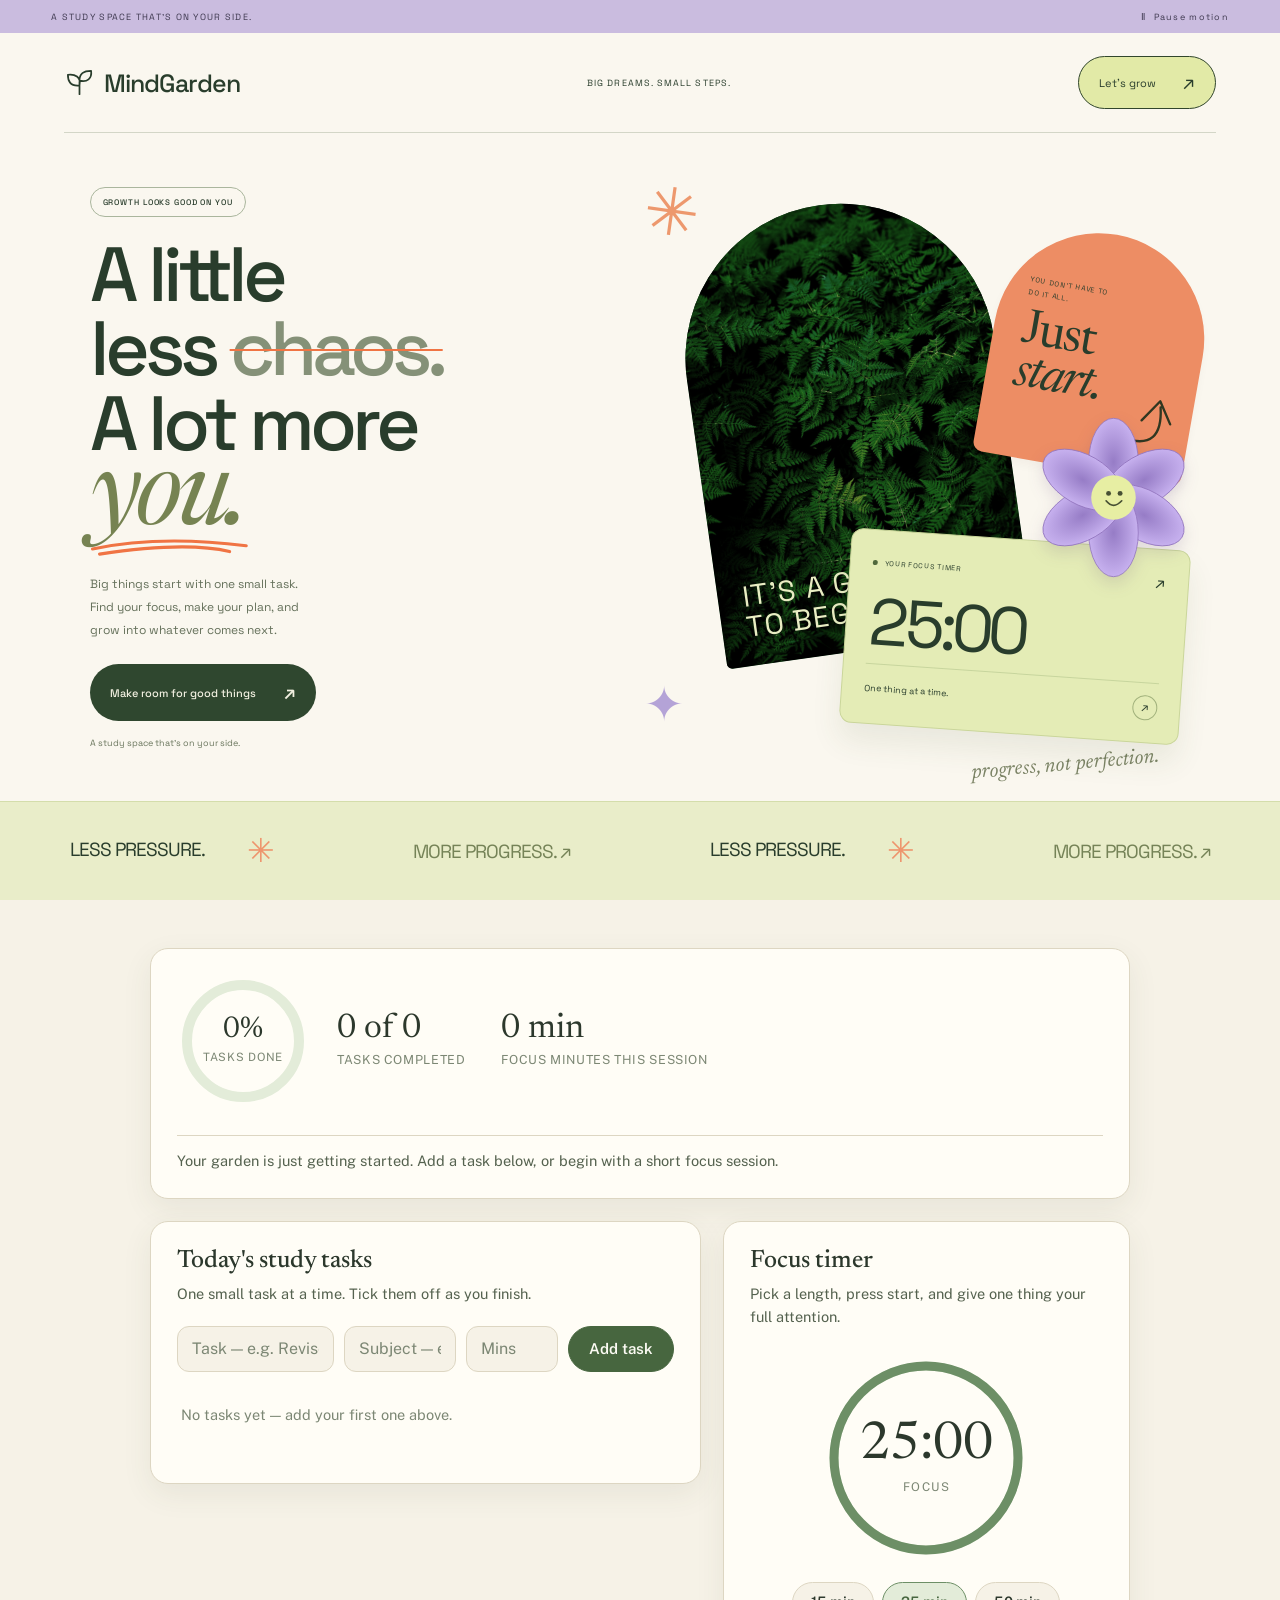
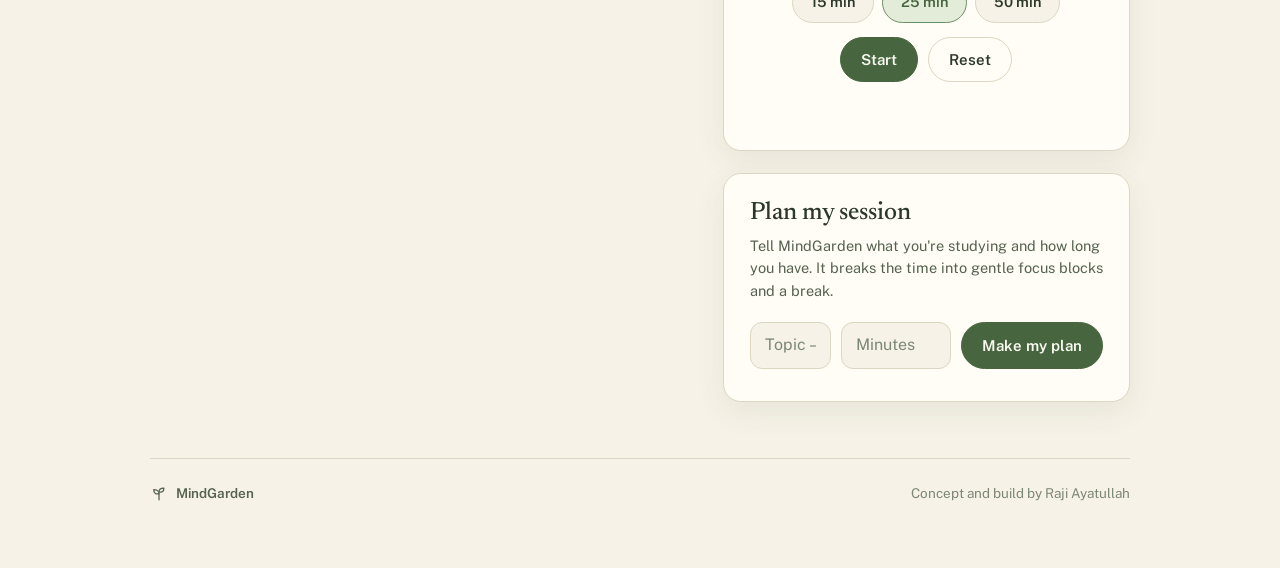
==== commit 0a8398ad: "Implement selected Growth Club hero Co-Authored-By: M EE <bremchevy@gmail.com>" ====
--- a/index.html
+++ b/index.html
@@ -4,11 +4,12 @@
     <meta charset="utf-8" />
     <meta name="viewport" content="width=device-width, initial-scale=1, viewport-fit=cover" />
     <meta name="color-scheme" content="light dark" />
+    <meta name="description" content="A little less chaos. A lot more you. Plan your study tasks, find your focus, and grow with MindGarden." />
     <link rel="icon" href="data:," />
     <title>MindGarden Study Planner</title>
     <link rel="preconnect" href="https://fonts.googleapis.com" />
     <link rel="preconnect" href="https://fonts.gstatic.com" crossorigin />
-    <link href="https://fonts.googleapis.com/css2?family=Newsreader:opsz,wght@6..72,400;6..72,500;6..72,600&family=Public+Sans:wght@400;500;600;700&display=swap" rel="stylesheet" />
+    <link href="https://fonts.googleapis.com/css2?family=Newsreader:ital,opsz,wght@0,6..72,400;0,6..72,500;0,6..72,600;1,6..72,400&family=Public+Sans:wght@400;500;600;700&family=Space+Grotesk:wght@400;500;600;700&display=swap" rel="stylesheet" />
     <style>
       :root {
         --bg: #f6f2e7;
@@ -222,94 +223,14 @@
     <script src="hero.js" defer></script>
   </head>
   <body>
-      <header class="hero" id="gardenHero" aria-labelledby="heroHeading">
-        <div class="hero-backdrop" aria-hidden="true">
-          <video class="hero-film" id="gardenFilm" muted loop playsinline preload="none" poster="assets/garden-poster.jpg" tabindex="-1" disablepictureinpicture>
-            <source data-src="assets/garden-film.mp4" type="video/mp4" />
-          </video>
-          <div class="hero-shade"></div>
-          <div class="hero-grain"></div>
-        </div>
-        <nav class="hero-nav" aria-label="Main navigation">
-        <a class="mark" href="#gardenHero" aria-label="MindGarden home">
-          <svg viewBox="0 0 24 24" fill="none" stroke="currentColor" stroke-width="1.7" stroke-linecap="round" stroke-linejoin="round" aria-hidden="true"><path d="M12 21v-8"/><path d="M12 13c0-3.5-2.8-5.5-7-5.5 0 4.5 2.5 6.5 7 5.5Z"/><path d="M12 10.5c0-3.2 2.4-5 6.5-5 0 4.2-2.2 6-6.5 5Z"/></svg>
-          MindGarden
-        </a>
-          <span class="nav-note">A quieter kind of productive.</span>
-          <a class="garden-link" href="#tasks">Your study space <span aria-hidden="true">↗</span></a>
-        </nav>
-
-        <div class="hero-content">
-          <div class="hero-copy">
-            <span class="hero-eyebrow"><span></span> A little room to grow</span>
-            <h1 id="heroHeading">Less noise.<br />More focus.<br /><em>Real growth.</em></h1>
-            <p>Great things grow from small beginnings. Plant a task, find your focus, and give your mind a little space to bloom.</p>
-            <div class="cta-row">
-              <a class="btn hero-primary" href="#tasks">Plant your first task <span aria-hidden="true">↗</span></a>
-              <a class="hero-secondary" href="#timer"><span class="hero-play" aria-hidden="true">▷</span> Start focusing</a>
-            </div>
-            <span class="hero-footnote">Your pace. Your space. No pressure.</span>
-          </div>
-
-          <div class="garden-world" aria-hidden="true">
-            <div class="garden-halo"></div>
-            <span class="garden-coordinate">THE ART OF SHOWING UP · EST. TODAY</span>
-            <svg class="garden-botanical" viewBox="0 0 600 620" fill="none">
-              <defs>
-                <linearGradient id="leafGreen" x1="-45" y1="0" x2="35" y2="-120" gradientUnits="userSpaceOnUse"><stop stop-color="#3b734b"/><stop offset=".45" stop-color="#99bc70"/><stop offset="1" stop-color="#e6eeb3"/></linearGradient>
-                <linearGradient id="leafLight" x1="-20" y1="0" x2="40" y2="-120" gradientUnits="userSpaceOnUse"><stop stop-color="#557843"/><stop offset="1" stop-color="#e8efb1"/></linearGradient>
-                <linearGradient id="stemGreen" x1="300" y1="530" x2="300" y2="130" gradientUnits="userSpaceOnUse"><stop stop-color="#668b58"/><stop offset="1" stop-color="#d4dda1"/></linearGradient>
-                <radialGradient id="soilGlow"><stop stop-color="#a5b56c" stop-opacity=".35"/><stop offset="1" stop-color="#637b43" stop-opacity="0"/></radialGradient>
-                <symbol id="gardenLeaf" viewBox="-50 -125 100 130" overflow="visible"><path d="M0 0C-53-39-47-89 0-120C38-79 46-39 0 0Z" fill="url(#leafGreen)"/><path d="M0-4L0-110M0-39L-24-66M0-65L-22-89M0-49L23-77M0-80L15-98" stroke="#e9efbb" stroke-opacity=".35" stroke-width=".8"/></symbol>
-                <symbol id="gardenLeafSmall" viewBox="-50 -125 100 130" overflow="visible"><path d="M0 0C-36-36-36-79 0-120C42-80 35-35 0 0Z" fill="url(#leafLight)"/><path d="M0-3V-110" stroke="#ecf0c8" stroke-opacity=".45"/></symbol>
-              </defs>
-              <g class="garden-orbits" stroke="#dce6b3" stroke-width=".7">
-                <ellipse cx="305" cy="310" rx="242" ry="252" stroke-opacity=".22"/>
-                <ellipse cx="305" cy="310" rx="220" ry="252" transform="rotate(35 305 310)" stroke-opacity=".1"/>
-                <path d="M65 340C133 403 450 425 546 304" stroke-opacity=".32" stroke-dasharray="2 7"/>
-                <path d="M90 195C172 139 453 158 529 254" stroke-opacity=".19"/>
-                <circle cx="77" cy="226" r="4" fill="#e8edc5" stroke="none"/>
-                <circle cx="525" cy="410" r="3" fill="#c3d591" stroke="none"/>
-              </g>
-              <ellipse cx="303" cy="533" rx="210" ry="48" fill="url(#soilGlow)"/>
-              <g class="garden-plant">
-                <g class="garden-stems" stroke="url(#stemGreen)" stroke-linecap="round">
-                  <path d="M301 530C300 427 304 277 297 155" stroke-width="4"/>
-                  <path d="M300 527C275 448 222 375 153 320" stroke-width="3"/>
-                  <path d="M301 528C335 444 391 365 440 291" stroke-width="3"/>
-                  <path d="M299 493C269 414 255 322 236 243" stroke-width="2.5"/>
-                  <path d="M305 492C327 373 350 296 376 217" stroke-width="2.5"/>
-                </g>
-                <g transform="translate(298 445) rotate(-58)"><use class="garden-leaf leaf-1" href="#gardenLeaf" x="-47" y="-120" width="94" height="130"/></g>
-                <g transform="translate(303 397) rotate(57)"><use class="garden-leaf leaf-2" href="#gardenLeaf" x="-50" y="-132" width="100" height="143"/></g>
-                <g transform="translate(300 329) rotate(-48)"><use class="garden-leaf leaf-3" href="#gardenLeaf" x="-40" y="-115" width="80" height="125"/></g>
-                <g transform="translate(300 270) rotate(39)"><use class="garden-leaf leaf-4" href="#gardenLeaf" x="-35" y="-104" width="70" height="113"/></g>
-                <g transform="translate(297 212) rotate(-12)"><use class="garden-leaf leaf-5" href="#gardenLeafSmall" x="-29" y="-102" width="58" height="109"/></g>
-                <g transform="translate(249 422) rotate(-65)"><use class="garden-leaf leaf-2" href="#gardenLeaf" x="-38" y="-110" width="76" height="120"/></g>
-                <g transform="translate(208 374) rotate(5)"><use class="garden-leaf leaf-3" href="#gardenLeafSmall" x="-28" y="-96" width="56" height="104"/></g>
-                <g transform="translate(171 337) rotate(-57)"><use class="garden-leaf leaf-4" href="#gardenLeaf" x="-30" y="-98" width="60" height="106"/></g>
-                <g transform="translate(264 377) rotate(-27)"><use class="garden-leaf leaf-4" href="#gardenLeafSmall" x="-24" y="-93" width="48" height="101"/></g>
-                <g transform="translate(243 281) rotate(-14)"><use class="garden-leaf leaf-5" href="#gardenLeafSmall" x="-22" y="-87" width="44" height="94"/></g>
-                <g transform="translate(344 438) rotate(55)"><use class="garden-leaf leaf-1" href="#gardenLeaf" x="-38" y="-115" width="76" height="125"/></g>
-                <g transform="translate(380 383) rotate(-5)"><use class="garden-leaf leaf-3" href="#gardenLeaf" x="-31" y="-103" width="62" height="111"/></g>
-                <g transform="translate(415 331) rotate(54)"><use class="garden-leaf leaf-4" href="#gardenLeaf" x="-29" y="-97" width="58" height="105"/></g>
-                <g transform="translate(350 304) rotate(43)"><use class="garden-leaf leaf-4" href="#gardenLeafSmall" x="-22" y="-94" width="44" height="102"/></g>
-                <g transform="translate(373 228) rotate(20)"><use class="garden-leaf leaf-5" href="#gardenLeafSmall" x="-22" y="-92" width="44" height="100"/></g>
-              </g>
-              <g class="garden-sparkles" fill="#f5ebba"><circle cx="184" cy="229" r="2"/><circle cx="409" cy="170" r="2.4"/><circle cx="463" cy="435" r="1.8"/><circle cx="130" cy="438" r="2"/><circle cx="331" cy="106" r="1.7"/></g>
-            </svg>
-            <div class="garden-label label-top"><span class="label-dot"></span> A little better, every day.</div>
-            <div class="garden-label label-bottom"><span class="label-sprout">↗</span><div>Small steps.<br /><em>Deep roots.</em></div></div>
-            <span class="garden-specimen">FIG. 01 — YOUR POTENTIAL, IN BLOOM</span>
-          </div>
-        </div>
-
-        <div class="hero-bottom">
-          <a class="hero-scroll" href="#tasks"><span aria-hidden="true">↓</span> Scroll to grow</a>
-          <div class="garden-chapters" aria-hidden="true"><span>01 <i></i> Plant a task</span><span>02 <i></i> Nurture your focus</span><span>03 <i></i> Grow a little</span></div>
-          <button class="scene-control" id="sceneControl" type="button" aria-pressed="false" aria-label="Pause garden animation"><span class="scene-icon" aria-hidden="true">Ⅱ</span><span id="sceneControlText">Pause scene</span></button>
-        </div>
-      </header>
+    <header class="growth-hero" id="gardenHero" aria-labelledby="heroHeading">
+      <svg class="growth-symbols" aria-hidden="true"><defs><symbol id="growthLogo" viewBox="0 0 32 32"><path d="M16 28V15M16 19C6 20 4 14 4 8c7-1 14 2 12 11Zm0-5C16 7 20 4 28 4c1 8-4 12-12 10Z" fill="none" stroke="currentColor" stroke-width="1.8" stroke-linecap="round" stroke-linejoin="round"/></symbol></defs></svg>
+      <div class="growth-strip"><span>A STUDY SPACE THAT'S ON YOUR SIDE.</span><button id="sceneControl" type="button" aria-pressed="false" aria-label="Pause garden animation"><span class="scene-icon" aria-hidden="true">Ⅱ</span> <span id="sceneControlText">Pause motion</span></button></div>
+    <nav class="nav" aria-label="Main navigation"><a class="wordmark" href="#gardenHero"><svg><use href="#growthLogo"/></svg>MindGarden</a><div class="nav-mid">BIG DREAMS. SMALL STEPS.</div><a class="nav-cta" href="#tasks">Let's grow <span>↗</span></a></nav>
+    <div class="c-hero"><div class="c-copy"><div class="eyebrow"><span class="c-pill">GROWTH LOOKS GOOD ON YOU</span></div><h1 id="heroHeading">A little<br />less <span class="c-chaos">chaos.</span><br />A lot more<br /><em>you.</em><svg class="c-underline" viewBox="0 0 250 25"><path d="M4 14Q108-8 244 9M15 22Q149 2 218 18" fill="none" stroke="#f07444" stroke-width="5" stroke-linecap="round"/></svg></h1><p>Big things start with one small task.<br />Find your focus, make your plan, and<br />grow into whatever comes next.</p><a class="button c-button" href="#tasks">Make room for good things <span>↗</span></a><div class="c-note">A study space that’s on your side.</div></div>
+      <div class="c-art"><span aria-hidden="true" class="c-doodle doodle-1">✳</span><div class="c-photo" aria-hidden="true"><img src="assets/growth-ferns.jpg" alt="" width="1400" height="1800" fetchpriority="high" decoding="async"/><span>IT’S A GOOD DAY<br />TO BEGIN.</span></div><div class="c-sticker" aria-hidden="true"><span>YOU DON'T HAVE TO<br />DO IT ALL.</span><strong>Just<br /><em>start.</em></strong><svg viewBox="0 0 80 80"><path d="M15 60Q62 78 62 23M37 38 62 15 73 45" fill="none" stroke="#303721" stroke-width="3" stroke-linecap="round" stroke-linejoin="round"/></svg></div><a class="c-focus" href="#timer" aria-label="Open your focus timer"><div><span class="c-focus-dot"></span> YOUR FOCUS TIMER <span>↗</span></div><strong id="heroClock" aria-hidden="true">25:00</strong><footer><span>One thing at a time.</span><span class="c-pause" aria-hidden="true">↗</span></footer></a><div class="c-flower" aria-hidden="true"><svg viewBox="0 0 200 200"><defs><radialGradient id="petal"><stop stop-color="#967cc6"/><stop offset="1" stop-color="#c7b1ef"/></radialGradient></defs><g fill="url(#petal)" stroke="#9476bf" stroke-width="1"><ellipse cx="100" cy="57" rx="30" ry="53"/><ellipse cx="100" cy="57" rx="30" ry="53" transform="rotate(60 100 100)"/><ellipse cx="100" cy="57" rx="30" ry="53" transform="rotate(120 100 100)"/><ellipse cx="100" cy="57" rx="30" ry="53" transform="rotate(180 100 100)"/><ellipse cx="100" cy="57" rx="30" ry="53" transform="rotate(240 100 100)"/><ellipse cx="100" cy="57" rx="30" ry="53" transform="rotate(300 100 100)"/></g><circle cx="100" cy="100" r="27" fill="#e7eea3"/><circle cx="94" cy="95" r="3" fill="#475034"/><circle cx="108" cy="95" r="3" fill="#475034"/><path d="M91 104q9 11 19 0" fill="none" stroke="#475034" stroke-width="2" stroke-linecap="round"/></svg></div><span class="c-handwritten" aria-hidden="true">progress, not perfection.</span><span aria-hidden="true" class="c-doodle doodle-2">✦</span></div>
+    </div><footer class="c-footer" aria-hidden="true"><span>LESS PRESSURE.</span><span>MORE PROGRESS. ↗</span><span>LESS PRESSURE.</span><span>MORE PROGRESS. ↗</span></footer>
+    </header>
 
     <div class="wrap">
       <section class="card progress-card" aria-label="Session progress">
--- a/hero.css
+++ b/hero.css
@@ -1,119 +1,402 @@
-/* The cinematic garden is deliberately scoped away from the study tools. */
-.hero {
-  --garden-cream: #f1f0dc;
-  position: relative;
-  isolation: isolate;
-  max-width: none;
-  min-height: min(880px, 100svh);
-  overflow: hidden;
-  padding: 0 max(5.5vw, calc((100vw - 1380px) / 2));
-  margin-bottom: 48px;
-  background: #142a20;
-  color: var(--garden-cream);
-}
-.hero-backdrop, .hero-film, .hero-shade, .hero-grain { position: absolute; inset: 0; width: 100%; height: 100%; }
-.hero-backdrop { z-index: -2; pointer-events: none; }
-.hero-film { object-fit: cover; object-position: 65% center; opacity: .65; }
-.hero-shade { background: linear-gradient(90deg, rgba(12,30,23,.96), rgba(17,35,25,.75) 40%, rgba(21,37,24,.3) 73%, rgba(17,34,23,.44)), linear-gradient(0deg, #142a20 0%, transparent 24%, transparent 85%, rgba(13,30,21,.5)); }
-.hero-grain { opacity: .08; background-image: url("data:image/svg+xml,%3Csvg viewBox='0 0 180 180' xmlns='http://www.w3.org/2000/svg'%3E%3Cfilter id='n'%3E%3CfeTurbulence type='fractalNoise' baseFrequency='.8' numOctaves='3' stitchTiles='stitch'/%3E%3C/filter%3E%3Cpath fill='%23fff' filter='url(%23n)' opacity='.55' d='M0 0h180v180H0z'/%3E%3C/svg%3E"); }
-.hero-nav { height: 100px; display: flex; align-items: center; justify-content: space-between; gap: 24px; border-bottom: 1px solid #e0e9c51c; }
-.hero .mark { margin: 0; color: var(--garden-cream); text-transform: none; font-family: "Newsreader", Georgia, serif; font-size: 27px; font-weight: 500; letter-spacing: -.8px; text-decoration: none; }
-.hero .mark svg { width: 28px; height: 28px; color: #c6d79f; }
-.nav-note { color: #c0c8b2; font-size: 11px; letter-spacing: .12em; }
-.garden-link { color: #e3e7d2; text-decoration: none; font-size: 12px; border-bottom: 1px solid #d5dfbb55; padding-bottom: 5px; }
-.garden-link span { margin-left: 18px; }
-.hero-content { display: grid; grid-template-columns: 1.1fr 1fr; align-items: center; max-width: 1380px; margin: 0 auto; min-height: 610px; }
-.hero-copy { position: relative; z-index: 2; padding: 42px 0 52px; animation: garden-arrive 1.2s both; }
-.hero-eyebrow { font-size: 10px; text-transform: uppercase; letter-spacing: .22em; display: flex; align-items: center; gap: 12px; margin-bottom: 27px; color: #ced6b9; }
-.hero-eyebrow > span { width: 6px; height: 6px; background: #c5d897; border-radius: 50%; box-shadow: 0 0 16px #d7eb96; }
-.hero h1 { font-size: clamp(67px, 7.8vw, 116px); line-height: .99; letter-spacing: -.05em; font-weight: 400; }
-.hero h1 em { color: #d0dfa7; font-weight: 400; letter-spacing: -.055em; }
-.hero p { max-width: 350px; color: #c5cdbb; font-size: 14px; line-height: 1.85; margin-top: 27px; }
-.hero .cta-row { align-items: center; gap: 28px; margin-top: 28px; }
-.hero .hero-primary { background: #dce8b5; border-color: #dce8b5; color: #213727; padding: 15px 23px; font-size: 12px; min-height: 51px; font-weight: 600; }
-.hero-primary span { font-size: 18px; margin-left: 14px; }
-.hero .hero-primary:hover { background: #edf4d6; border-color: #edf4d6; transform: translateY(-3px); }
-.hero-secondary { display: inline-flex; align-items: center; gap: 10px; color: #e5e9d8; font-size: 12px; text-decoration: none; }
-.hero-play { width: 30px; height: 30px; border: 1px solid #dbe5b947; border-radius: 50%; display: grid; place-items: center; font-size: 15px; transition: background .2s; }
-.hero-secondary:hover .hero-play { background: #dbe5b92b; }
-.hero-footnote { display: block; color: #9da990; font-size: 10px; letter-spacing: .03em; margin-top: 20px; }
-.garden-world { position: relative; width: 116%; margin-left: -8%; aspect-ratio: 1; align-self: center; }
-.garden-halo { position: absolute; inset: 10%; border-radius: 50%; background: radial-gradient(ellipse at 65% 25%, #d6da9629, #aec8810a 45%, transparent 70%); box-shadow: inset 0 0 85px #e6e9c208, 0 0 100px #b2c47c0a; }
-.garden-botanical { position: relative; width: 100%; height: 100%; overflow: visible; filter: drop-shadow(0 14px 24px #091b1270); }
-.garden-coordinate { position: absolute; top: 7%; width: 100%; text-align: center; color: #aab79b; font-size: 8px; letter-spacing: .2em; }
-.garden-orbits { transform-origin: 305px 310px; animation: garden-orbit 34s ease-in-out infinite alternate; }
-.garden-plant { transform-origin: 300px 530px; animation: garden-sway 9s ease-in-out infinite alternate; }
-.garden-stems path { stroke-dasharray: 500; stroke-dashoffset: 0; animation: garden-root 2.8s cubic-bezier(.2,.6,.3,1) both; }
-.garden-leaf { transform-box: fill-box; transform-origin: center bottom; animation: garden-leaf 2.6s cubic-bezier(.18,.65,.25,1) both; }
-.leaf-1 { animation-delay: .4s; }.leaf-2 { animation-delay: .8s; }.leaf-3 { animation-delay: 1.2s; }.leaf-4 { animation-delay: 1.6s; }.leaf-5 { animation-delay: 2s; }
-.garden-sparkles { animation: garden-firefly 5s ease-in-out infinite alternate; }
-.garden-label { position: absolute; border: 1px solid #d2dcb62e; color: #d8e0c5; background: #21382b7a; backdrop-filter: blur(14px); -webkit-backdrop-filter: blur(14px); box-shadow: 0 8px 32px #09170e18; }
-.label-top { right: -2%; top: 28%; border-radius: 30px; font-size: 10px; padding: 11px 17px; display: flex; align-items: center; gap: 8px; animation: garden-float 7s ease-in-out infinite alternate; }
-.label-dot { width: 5px; height: 5px; border-radius: 50%; background: #d5dfa8; box-shadow: 0 0 8px #e8efb8; }
-.label-bottom { left: -1%; bottom: 16%; border-radius: 14px; padding: 17px 23px 15px 17px; display: flex; align-items: center; gap: 12px; font-family: "Newsreader", Georgia, serif; font-size: 23px; line-height: 1.15; animation: garden-float 6s ease-in-out infinite alternate-reverse; }
-.label-bottom em { color: #c9d99d; }
-.label-sprout { width: 35px; height: 35px; border: 1px solid #c5d99544; border-radius: 50%; display: grid; place-items: center; color: #ccd9a5; font-size: 23px; }
-.garden-specimen { display: block; position: absolute; bottom: 3%; left: 0; width: 100%; text-align: center; color: #a1b18f; font-size: 7px; letter-spacing: .2em; }
-.hero-bottom { min-height: 85px; display: flex; align-items: center; justify-content: space-between; gap: 28px; border-top: 1px solid #dbe5b923; position: relative; }
-.hero-scroll { color: #d3dcc2; font-size: 10px; text-decoration: none; display: flex; align-items: center; gap: 12px; }
-.hero-scroll > span { display: grid; place-items: center; width: 25px; height: 32px; border: 1px solid #dbe5b930; border-radius: 20px; font-size: 15px; }
-.garden-chapters { display: flex; gap: 32px; font-size: 9px; color: #aab79e; }
-.garden-chapters > span { display: flex; align-items: center; gap: 9px; }
-.garden-chapters i { display: block; width: 26px; height: 1px; background: #d3dfb536; position: relative; overflow: hidden; }
-.garden-chapters i::after { content: ""; position: absolute; inset: 0; background: #d5e6a7; transform: translateX(-100%); animation: garden-chapter 12s linear infinite; }
-.garden-chapters > span:nth-child(2) i::after { animation-delay: 4s; }.garden-chapters > span:nth-child(3) i::after { animation-delay: 8s; }
-.scene-control { display: flex; align-items: center; justify-content: center; gap: 9px; color: #d0d8bd; border: 1px solid #dbe5b92b; background: #11291b40; border-radius: 30px; padding: 10px 14px; font-size: 10px; min-height: 40px; min-width: 113px; }
-.scene-control:hover { background: #dbe5b917; }
-.hero :focus-visible { outline-color: #e7efc4; outline-offset: 5px; }
-.hero.is-paused *, .hero.is-paused *::after { animation-play-state: paused !important; }
-@keyframes garden-arrive { from { opacity: 0; transform: translateY(20px); } to { opacity: 1; transform: translateY(0); } }
-@keyframes garden-root { from { stroke-dashoffset: 500; } to { stroke-dashoffset: 0; } }
-@keyframes garden-leaf { from { opacity: 0; transform: scale(.05) rotate(-18deg); } to { opacity: 1; transform: scale(1) rotate(0); } }
-@keyframes garden-sway { from { transform: rotate(-1.8deg); } to { transform: rotate(1.8deg); } }
-@keyframes garden-orbit { from { transform: rotate(-6deg); } to { transform: rotate(6deg); } }
-@keyframes garden-firefly { from { opacity: .15; transform: translateY(6px); } to { opacity: .85; transform: translateY(-8px); } }
-@keyframes garden-float { from { transform: translateY(0); } to { transform: translateY(-10px); } }
-@keyframes garden-chapter { 0% { transform: translateX(-100%); } 33.333%, 100% { transform: translateX(100%); } }
-@media (min-width: 1600px) { .hero-content { min-height: 680px; } }
-@media (max-width: 1000px) {
-  .hero { padding: 0 5%; min-height: auto; }
-  .hero-content { min-height: 600px; }
-  .hero h1 { font-size: clamp(60px, 8.8vw, 86px); }
-  .hero-copy { padding: 50px 0; }
-  .hero .cta-row { gap: 18px; }
-  .hero p { max-width: 290px; font-size: 13px; }
-  .garden-chapters { gap: 16px; font-size: 8px; }
-  .garden-chapters i { width: 16px; }
-  .label-top { right: -5%; font-size: 8px; padding: 10px; }
-  .label-bottom { font-size: 20px; padding: 12px; }
+/* Growth Club: selected direction, scoped away from the study tools. */
+.growth-hero { position: relative; overflow: hidden; min-height: 900px; line-height: normal; color-scheme: light; }
+.growth-hero a { color: inherit; text-decoration: none; }
+.growth-hero svg { display: block; }
+.growth-hero h1, .growth-hero p { margin: 0; }
+.growth-hero h1 { font-family: inherit; }
+.growth-hero footer { margin: 0; padding: 0; gap: 0; flex-wrap: nowrap; color: inherit; }
+.growth-hero :focus-visible { outline: 3px solid #8466b0; outline-offset: 6px; }
+.growth-symbols { position: absolute; width: 0; height: 0; overflow: hidden; }
+.growth-strip { height: 33px; display: flex; justify-content: space-between; align-items: center; padding: 0 4%; background: #cabcdf; color: #3f3950; font-size: 9px; letter-spacing: .14em; }
+.growth-strip button { display: inline-flex; gap: 7px; align-items: center; min-height: 30px; padding: 6px 0; border: 0; background: transparent; color: inherit; font: inherit; letter-spacing: inherit; cursor: pointer; }
+.growth-hero .nav {
+  height:100px;
+  display:flex;
+  align-items:center;
+  justify-content:space-between;
+  margin:0 5%;
+  position:relative;
+  z-index:5;
+}
+.growth-hero .wordmark {
+  display:flex;
+  gap:9px;
+  align-items:center;
+  font-size:28px;
+  font-family:'Newsreader',serif;
+  letter-spacing:-1px;
+}
+.growth-hero .wordmark svg {
+  width:31px;
+  height:31px;
+}
+.growth-hero .wordmark>span {
+  font:11px 'DM Sans';
+  align-self:flex-start;
+  margin-top:4px;
+}
+.growth-hero .nav-mid {
+  font-size:10px;
+  letter-spacing:.1em;
+}
+.growth-hero .nav-cta {
+  font-size:12px;
+  display:flex;
+  align-items:center;
+  gap:27px;
+}
+.growth-hero .nav-cta span {
+  font-size:19px;
+}
+.growth-hero .eyebrow {
+  font-size:10px;
+  letter-spacing:.13em;
+  font-weight:500;
+  display:flex;
+  align-items:center;
+  gap:12px;
+}
+.growth-hero .button {
+  border-radius:30px;
+  font-size:12px;
+  padding:19px 23px;
+  display:inline-flex;
+  align-items:center;
+  gap:28px;
+  font-weight:500;
+}
+.growth-hero .button span {
+  font-size:19px;
+}
+.growth-hero {
+  background:#faf7ef;
+  color:#293d2c;
+  font-family:'Space Grotesk',sans-serif;
+}
+.growth-hero .nav {
+  border-bottom:1px solid #d3d6c7;
+}
+.growth-hero .wordmark {
+  font-family:'Space Grotesk';
+  font-size:25px;
+  font-weight:500;
+  letter-spacing:-1px;
+}
+.growth-hero .nav-mid {
+  font-size:9px;
+  letter-spacing:.12em;
+}
+.growth-hero .nav-cta {
+  background:#e2eaa7;
+  border:1px solid #31462c;
+  border-radius:30px;
+  padding:13px 20px;
+  font-size:11px;
+}
+.growth-hero .c-hero {
+  padding:47px 7% 45px;
+  display:grid;
+  grid-template-columns:1fr 1.1fr;
+  gap:70px;
+  align-items:center;
+  min-height:668px;
+}
+.growth-hero .c-copy {
+  position:relative;
+}
+.growth-hero .c-pill {
+  border:1px solid #aab69d;
+  border-radius:25px;
+  padding:9px 12px;
+  font-size:8px;
+  letter-spacing:.11em;
+}
+.growth-hero .c-copy h1 {
+  position:relative;
+  margin-top:20px;
+  font-size:clamp(56px,6vw,87px);
+  font-weight:500;
+  line-height:.97;
+  letter-spacing:-.065em;
+}
+.growth-hero .c-chaos {
+  color:#859178;
+  text-decoration:line-through;
+  text-decoration-thickness:2px;
+  text-decoration-color:#f07444;
+}
+.growth-hero .c-copy h1 em {
+  font-family:'Newsreader';
+  font-size:1.3em;
+  font-weight:400;
+  color:#768352;
+  line-height:.8;
+}
+.growth-hero .c-underline {
+  width:160px;
+  height:20px;
+  position:absolute;
+  bottom:-17px;
+  left:0;
+}
+.growth-hero .c-copy p {
+  font-size:12px;
+  color:#79816e;
+  line-height:1.9;
+  margin-top:32px;
+}
+.growth-hero .c-button {
+  background:#2f472f;
+  color:#f2f0e1;
+  margin-top:23px;
+  font-size:11px;
+  padding:16px 20px;
+}
+.growth-hero .c-note {
+  font-size:9px;
+  color:#919780;
+  margin-top:16px;
+}
+.growth-hero .c-art {
+  position:relative;
+  height:550px;
+  margin-top:10px;
+}
+.growth-hero .c-photo {
+  position:absolute;
+  left:45px;
+  top:5px;
+  width:310px;
+  height:447px;
+  border-radius:170px 170px 6px 6px;
+  overflow:hidden;
+  transform:rotate(-8deg);
+  background:#24482e;
+}
+.growth-hero .c-photo img {
+  width:100%;
+  height:100%;
+  object-fit:cover;
+  filter:saturate(.68) brightness(.8);
+  animation:fern-breathe 15s ease-in-out infinite alternate;
+}
+.growth-hero .c-photo>span {
+  position:absolute;
+  bottom:24px;
+  left:25px;
+  color:#e9edc3;
+  letter-spacing:.05em;
+  font-weight:400;
+  font-size:29px;
+  line-height:1.05;
+}
+.growth-hero .c-sticker {
+  position:absolute;
+  width:211px;
+  height:237px;
+  right:-12px;
+  top:35px;
+  background:#ed8d64;
+  border-radius:110px 110px 10px 10px;
+  padding:53px 28px 15px;
+  transform:rotate(10deg);
+  box-shadow:0 6px 10px #45231d09;
+  animation:float-c 7s ease-in-out infinite alternate;
+}
+.growth-hero .c-sticker>span {
+  display:block;
+  font-size:7px;
+  line-height:1.8;
+  letter-spacing:.1em;
+}
+.growth-hero .c-sticker>strong {
+  display:block;
+  font-family:'Newsreader';
+  font-size:48px;
+  line-height:.9;
+  letter-spacing:-2px;
+  font-weight:400;
+  margin-top:12px;
+}
+.growth-hero .c-sticker>strong em {
+  font-weight:400;
+}
+.growth-hero .c-sticker>svg {
+  position:absolute;
+  right:15px;
+  bottom:26px;
+  width:63px;
+  height:63px;
+  transform:rotate(-13deg);
+}
+.growth-hero .c-focus {
+  position:absolute;
+  right:5px;
+  bottom:15px;
+  width:340px;
+  background:#e4ecb6;
+  border:1px solid #cad69a;
+  border-radius:12px;
+  padding:22px;
+  transform:rotate(4deg);
+  box-shadow:0 18px 30px #48582f17;
+  z-index:3;
+  animation:float-d 8s ease-in-out infinite alternate;
+}
+.growth-hero .c-focus>div {
+  display:flex;
+  align-items:center;
+  gap:7px;
+  font-size:7px;
+  letter-spacing:.1em;
+}
+.growth-hero .c-focus>div>span:last-child {
+  margin-left:auto;
+  font-size:16px;
+}
+.growth-hero .c-focus-dot {
+  width:5px;
+  height:5px;
+  border-radius:50%;
+  background:#50683c;
+}
+.growth-hero .c-focus strong {
+  font-size:66px;
+  line-height:1.25;
+  letter-spacing:-5px;
+  font-weight:400;
+  display:block;
+  margin-top:7px;
+}
+.growth-hero .c-focus footer {
+  border-top:1px solid #a3b77e70;
+  display:flex;
+  justify-content:space-between;
+  align-items:center;
+  padding-top:12px;
+  font-size:9px;
+}
+.growth-hero .c-pause {
+  border:1px solid #a1b17c;
+  display:grid;
+  place-items:center;
+  border-radius:50%;
+  width:25px;
+  height:25px;
+  font-size:12px;
+}
+.growth-hero .c-flower {
+  position:absolute;
+  top:217px;
+  right:-6px;
+  width:165px;
+  height:165px;
+  z-index:4;
+  filter:drop-shadow(0 7px 8px #42236722);
+  animation:flower 15s ease-in-out infinite alternate;
+}
+.growth-hero .c-flower svg {
+  width:100%;
+  height:100%;
+}
+.growth-hero .c-doodle {
+  position:absolute;
+  color:#ed986d;
+  font-size:66px;
+  font-weight:400;
+  line-height:1;
+}
+.growth-hero .doodle-1 {
+  left:-6px;
+  top:-19px;
+  transform:rotate(8deg);
+}
+.growth-hero .doodle-2 {
+  bottom:19px;
+  left:-6px;
+  font-size:48px;
+  color:#b4a3d7;
+}
+.growth-hero .c-handwritten {
+  position:absolute;
+  bottom:-28px;
+  right:30px;
+  transform:rotate(-5deg);
+  font-family:'Newsreader';
+  font-style:italic;
+  font-size:21px;
+  color:#7b8365;
+}
+.growth-hero .c-footer {
+  height:99px;
+  display:flex;
+  align-items:center;
+  justify-content:space-around;
+  border-top:1px solid #d4ddab;
+  background:#e9edc9;
+  font-size:19px;
+  letter-spacing:-1px;
+}
+.growth-hero .c-footer span:nth-child(even) {
+  color:#758357;
+}
+.growth-hero .c-footer span:nth-child(odd):after {
+  content:'✳';
+  display:inline-block;
+  margin-left:42px;
+  color:#ee956d;
+  font-size:33px;
+  vertical-align:middle;
+}
+.growth-hero .c-copy p { color: #64705a; }
+.growth-hero .c-note { color: #69755c; }
+.growth-hero .c-focus { display: block; }
+.growth-hero .c-focus strong { font-variant-numeric: tabular-nums; }
+.growth-hero .c-flower { pointer-events: none; }
+.growth-hero .button { transition: transform .2s ease, background .2s ease; }
+.growth-hero .c-button:hover { transform: translateY(-3px); background: #435b3a; }
+.growth-hero.is-paused *, .growth-hero.is-paused *::after { animation-play-state: paused !important; }
+.wrap { padding-top: 48px; }
+@keyframes fern-breathe { from { transform: scale(1); } to { transform: scale(1.055) rotate(.6deg); } }
+@keyframes float-c { from { transform: translateY(0) rotate(10deg); } to { transform: translateY(-9px) rotate(12deg); } }
+@keyframes float-d { from { transform: translateY(0) rotate(4deg); } to { transform: translateY(6px) rotate(2deg); } }
+@keyframes flower { from { transform: rotate(-8deg); } to { transform: rotate(22deg); } }
+@media (min-width: 1600px) {
+ .growth-hero { min-height: 100svh; }
+ .growth-hero .c-hero { min-height: calc(100svh - 232px); }
+}
+@media (min-width: 701px) and (max-width: 1000px) {
+ .growth-hero .nav-mid { display: none; }
+ .growth-hero .c-hero { gap: 20px; padding-left: 5%; padding-right: 5%; grid-template-columns: 1fr 1fr; }
+ .growth-hero .c-copy h1 { font-size: clamp(48px, 6.8vw, 68px); }
+ .growth-hero .c-art { transform: scale(.8); transform-origin: center right; margin-left: -80px; }
+ .growth-hero .c-footer { font-size: 15px; }
+ .growth-hero .c-footer span:nth-child(odd)::after { margin-left: 20px; }
 }
 @media (max-width: 700px) {
-  .hero { padding: 0 6%; margin-bottom: 30px; }
-  .hero-nav { height: 78px; gap: 14px; }
-  .hero .mark { font-size: 25px; }
-  .nav-note { display: none; }
-  .garden-link { font-size: 10px; }
-  .garden-link span { margin-left: 6px; }
-  .hero-content { grid-template-columns: 1fr; min-height: auto; }
-  .hero-copy { padding: 44px 0 0; }
-  .hero-eyebrow { font-size: 9px; margin-bottom: 22px; }
-  .hero h1 { font-size: clamp(62px, 13vw, 91px); line-height: .98; }
-  .hero p { margin-top: 24px; max-width: 330px; font-size: 13px; }
-  .hero .cta-row { gap: 20px; margin-top: 24px; flex-wrap: wrap; }
-  .hero .cta-row .btn { flex: none; padding: 12px 18px; }
-  .hero-footnote { font-size: 9px; margin-top: 15px; }
-  .garden-world { width: min(100%, 450px); margin: -15px auto 10px; }
-  .garden-coordinate { top: 10%; font-size: 7px; }
-  .label-top { right: -2%; top: 31%; font-size: 8px; }
-  .label-bottom { left: 0; bottom: 14%; font-size: 19px; }
-  .garden-specimen { font-size: 6px; }
-  .hero-shade { background: linear-gradient(180deg, #10271ae8, #10271ac7 43%, #19332360 72%, #142a20), linear-gradient(90deg, #11291b85, transparent); }
-  .hero-film { opacity: .75; object-position: 65% center; }
-  .hero-bottom { min-height: 73px; gap: 10px; }
-  .garden-chapters { display: none; }
-  .hero-scroll { font-size: 9px; }
+ .growth-strip { padding: 0 5%; font-size: 7px; letter-spacing: .06em; }
+ .growth-hero .nav { height: 83px; }
+ .growth-hero .nav-mid { display: none; }
+ .growth-hero .wordmark { font-size: 24px; }
+ .growth-hero .nav-cta { font-size: 10px; gap: 8px; padding: 11px 15px; }
+ .growth-hero .c-hero { display: flex; flex-direction: column; padding: 38px 8% 50px; gap: 55px; align-items: stretch; }
+ .growth-hero .c-copy h1 { font-size: clamp(48px, 13vw, 74px); }
+ .growth-hero .c-art { height: 500px; width: 310px; max-width: 100%; margin: 0 auto; }
+ .growth-hero .c-photo { left: 5px; width: 220px; height: 365px; }
+ .growth-hero .c-sticker { width: 160px; height: 210px; right: -10px; padding: 48px 20px 15px; }
+ .growth-hero .c-sticker > strong { font-size: 40px; }
+ .growth-hero .c-sticker > svg { width: 45px; height: 45px; right: 10px; bottom: 18px; }
+ .growth-hero .c-focus { width: 260px; bottom: 10px; right: -5px; padding: 17px; }
+ .growth-hero .c-focus strong { font-size: 58px; }
+ .growth-hero .c-flower { width: 125px; height: 125px; right: -10px; top: 220px; }
+ .growth-hero .doodle-1 { font-size: 50px; left: -15px; }
+ .growth-hero .doodle-2 { left: -12px; font-size: 35px; }
+ .growth-hero .c-handwritten { font-size: 18px; right: 0; }
+ .growth-hero .c-footer { font-size: 13px; height: 85px; gap: 20px; }
+ .growth-hero .c-footer span:nth-child(n+3) { display: none; }
+ .growth-hero .c-footer span:nth-child(odd)::after { font-size: 22px; margin-left: 20px; }
+ .growth-hero .c-button { font-size: 10px; gap: 15px; }
 }
 @media (prefers-reduced-motion: reduce) {
-  .hero *, .hero *::after { animation: none !important; transition: none !important; }
-  .garden-chapters i::after { transform: none; }
-}
+ .growth-hero *, .growth-hero *::after { animation: none !important; transition: none !important; }
+}
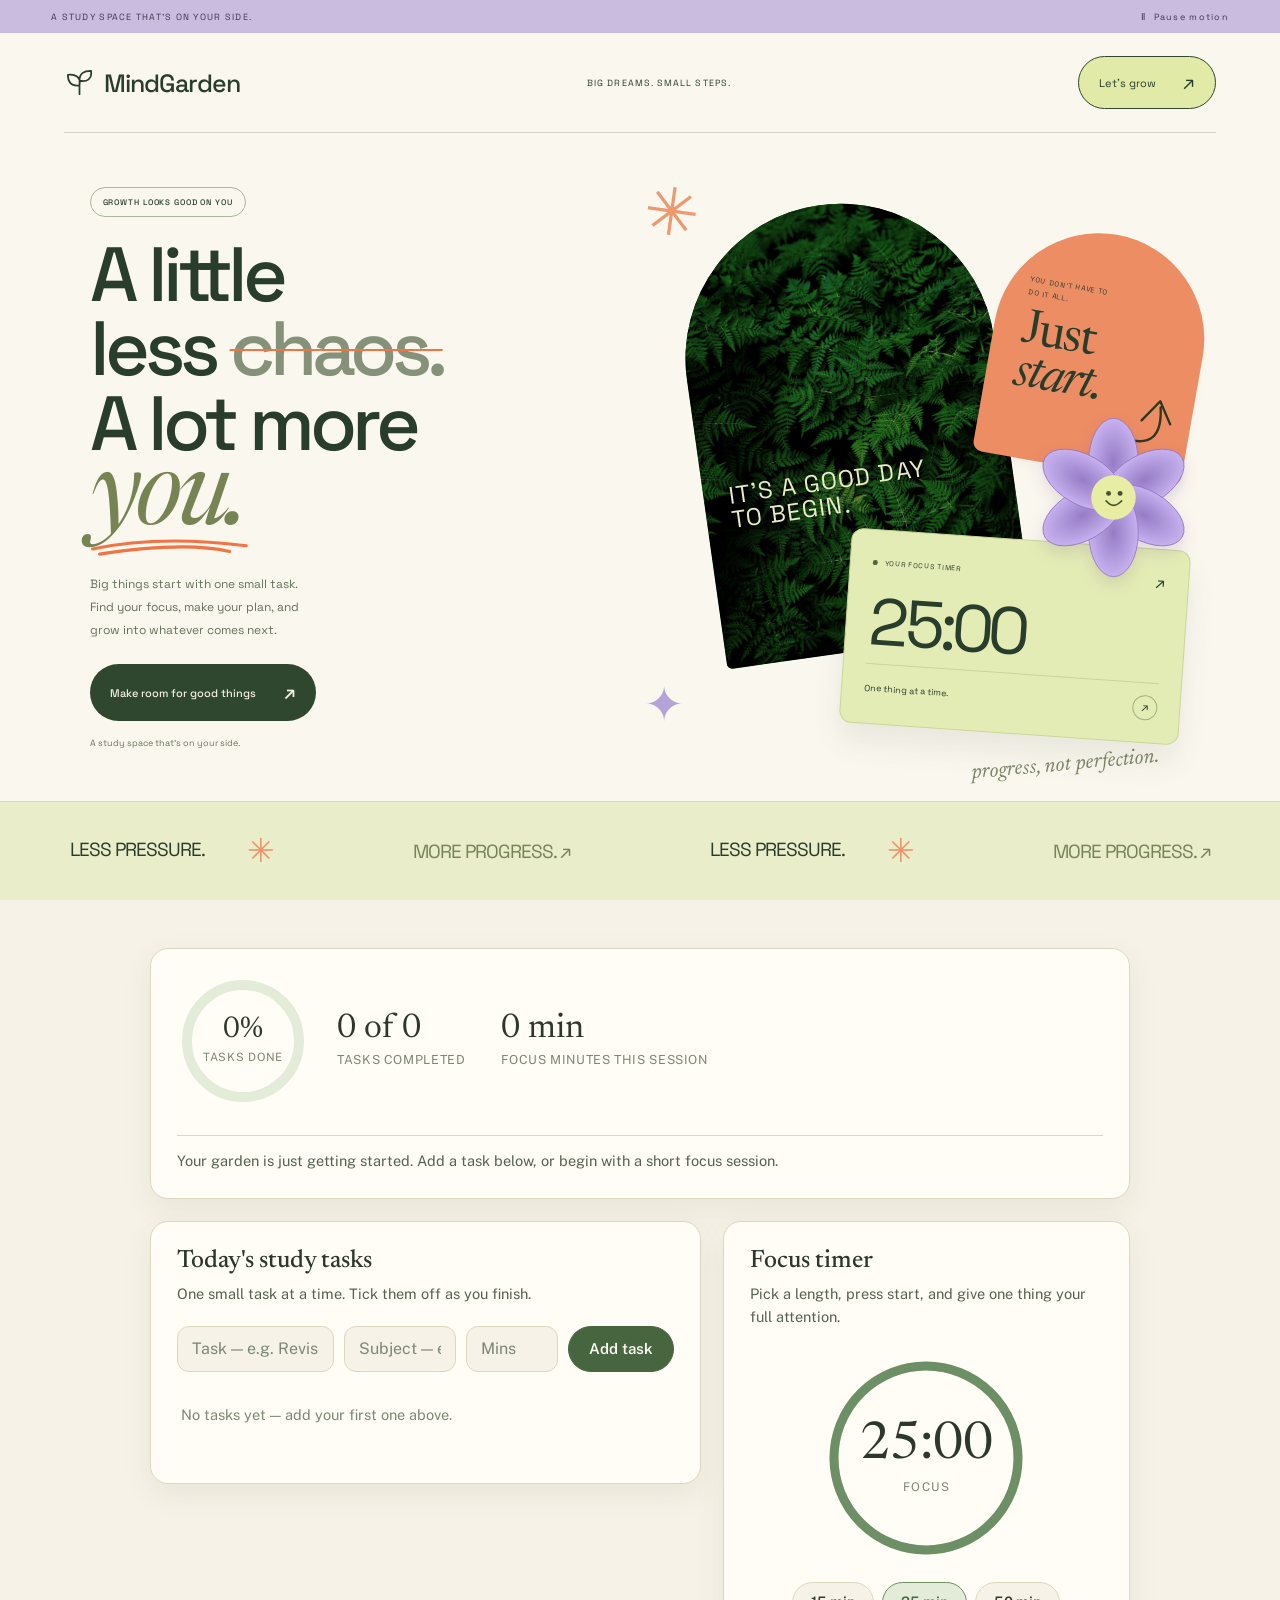
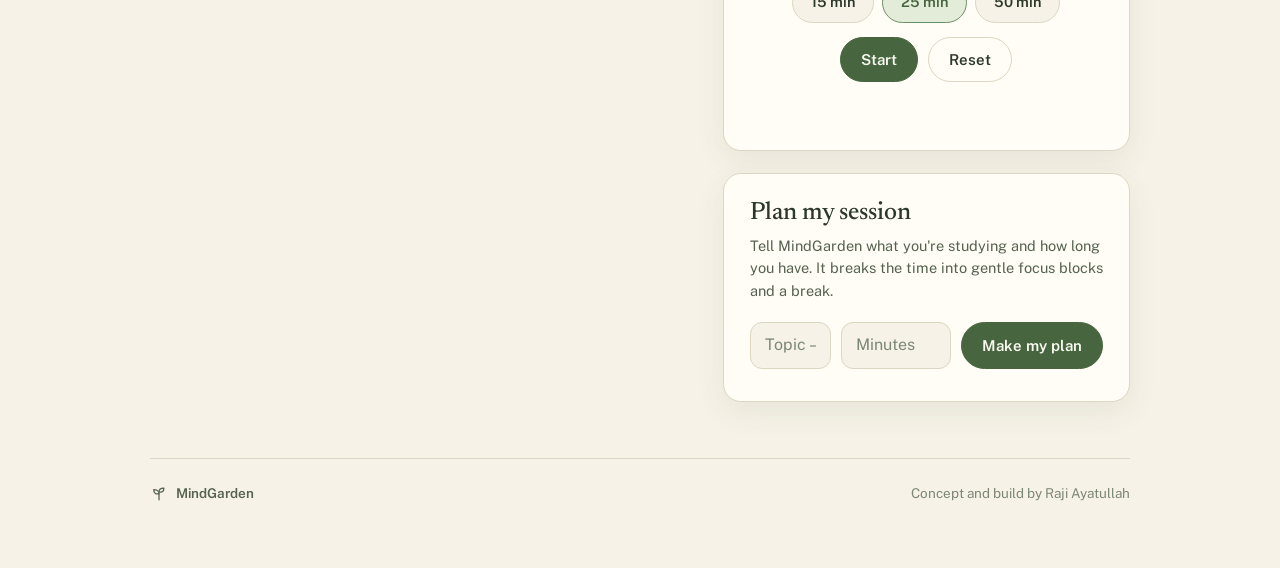
==== commit 7641c1af: "Keep hero caption and keyboard focus unobscured Co-Authored-By: M EE <bremchevy@gmail.com>" ====
--- a/index.html
+++ b/index.html
@@ -228,8 +228,8 @@
       <div class="growth-strip"><span>A STUDY SPACE THAT'S ON YOUR SIDE.</span><button id="sceneControl" type="button" aria-pressed="false" aria-label="Pause garden animation"><span class="scene-icon" aria-hidden="true">Ⅱ</span> <span id="sceneControlText">Pause motion</span></button></div>
     <nav class="nav" aria-label="Main navigation"><a class="wordmark" href="#gardenHero"><svg><use href="#growthLogo"/></svg>MindGarden</a><div class="nav-mid">BIG DREAMS. SMALL STEPS.</div><a class="nav-cta" href="#tasks">Let's grow <span>↗</span></a></nav>
     <div class="c-hero"><div class="c-copy"><div class="eyebrow"><span class="c-pill">GROWTH LOOKS GOOD ON YOU</span></div><h1 id="heroHeading">A little<br />less <span class="c-chaos">chaos.</span><br />A lot more<br /><em>you.</em><svg class="c-underline" viewBox="0 0 250 25"><path d="M4 14Q108-8 244 9M15 22Q149 2 218 18" fill="none" stroke="#f07444" stroke-width="5" stroke-linecap="round"/></svg></h1><p>Big things start with one small task.<br />Find your focus, make your plan, and<br />grow into whatever comes next.</p><a class="button c-button" href="#tasks">Make room for good things <span>↗</span></a><div class="c-note">A study space that’s on your side.</div></div>
-      <div class="c-art"><span aria-hidden="true" class="c-doodle doodle-1">✳</span><div class="c-photo" aria-hidden="true"><img src="assets/growth-ferns.jpg" alt="" width="1400" height="1800" fetchpriority="high" decoding="async"/><span>IT’S A GOOD DAY<br />TO BEGIN.</span></div><div class="c-sticker" aria-hidden="true"><span>YOU DON'T HAVE TO<br />DO IT ALL.</span><strong>Just<br /><em>start.</em></strong><svg viewBox="0 0 80 80"><path d="M15 60Q62 78 62 23M37 38 62 15 73 45" fill="none" stroke="#303721" stroke-width="3" stroke-linecap="round" stroke-linejoin="round"/></svg></div><a class="c-focus" href="#timer" aria-label="Open your focus timer"><div><span class="c-focus-dot"></span> YOUR FOCUS TIMER <span>↗</span></div><strong id="heroClock" aria-hidden="true">25:00</strong><footer><span>One thing at a time.</span><span class="c-pause" aria-hidden="true">↗</span></footer></a><div class="c-flower" aria-hidden="true"><svg viewBox="0 0 200 200"><defs><radialGradient id="petal"><stop stop-color="#967cc6"/><stop offset="1" stop-color="#c7b1ef"/></radialGradient></defs><g fill="url(#petal)" stroke="#9476bf" stroke-width="1"><ellipse cx="100" cy="57" rx="30" ry="53"/><ellipse cx="100" cy="57" rx="30" ry="53" transform="rotate(60 100 100)"/><ellipse cx="100" cy="57" rx="30" ry="53" transform="rotate(120 100 100)"/><ellipse cx="100" cy="57" rx="30" ry="53" transform="rotate(180 100 100)"/><ellipse cx="100" cy="57" rx="30" ry="53" transform="rotate(240 100 100)"/><ellipse cx="100" cy="57" rx="30" ry="53" transform="rotate(300 100 100)"/></g><circle cx="100" cy="100" r="27" fill="#e7eea3"/><circle cx="94" cy="95" r="3" fill="#475034"/><circle cx="108" cy="95" r="3" fill="#475034"/><path d="M91 104q9 11 19 0" fill="none" stroke="#475034" stroke-width="2" stroke-linecap="round"/></svg></div><span class="c-handwritten" aria-hidden="true">progress, not perfection.</span><span aria-hidden="true" class="c-doodle doodle-2">✦</span></div>
-    </div><footer class="c-footer" aria-hidden="true"><span>LESS PRESSURE.</span><span>MORE PROGRESS. ↗</span><span>LESS PRESSURE.</span><span>MORE PROGRESS. ↗</span></footer>
+      <div class="c-art"><span aria-hidden="true" class="c-doodle doodle-1">✳</span><div class="c-photo" aria-hidden="true"><img src="assets/growth-ferns.jpg" alt="" width="1400" height="1800" fetchpriority="high" decoding="async"/><span>IT’S A GOOD DAY<br />TO BEGIN.</span></div><div class="c-sticker" aria-hidden="true"><span>YOU DON'T HAVE TO<br />DO IT ALL.</span><strong>Just<br /><em>start.</em></strong><svg viewBox="0 0 80 80"><path d="M15 60Q62 78 62 23M37 38 62 15 73 45" fill="none" stroke="#303721" stroke-width="3" stroke-linecap="round" stroke-linejoin="round"/></svg></div><a class="c-focus" href="#timer" aria-label="Open your focus timer"><div><span class="c-focus-dot"></span> YOUR FOCUS TIMER <span>↗</span></div><strong id="heroClock" aria-hidden="true">25:00</strong><div class="c-focus-bottom"><span>One thing at a time.</span><span class="c-pause" aria-hidden="true">↗</span></div></a><div class="c-flower" aria-hidden="true"><svg viewBox="0 0 200 200"><defs><radialGradient id="petal"><stop stop-color="#967cc6"/><stop offset="1" stop-color="#c7b1ef"/></radialGradient></defs><g fill="url(#petal)" stroke="#9476bf" stroke-width="1"><ellipse cx="100" cy="57" rx="30" ry="53"/><ellipse cx="100" cy="57" rx="30" ry="53" transform="rotate(60 100 100)"/><ellipse cx="100" cy="57" rx="30" ry="53" transform="rotate(120 100 100)"/><ellipse cx="100" cy="57" rx="30" ry="53" transform="rotate(180 100 100)"/><ellipse cx="100" cy="57" rx="30" ry="53" transform="rotate(240 100 100)"/><ellipse cx="100" cy="57" rx="30" ry="53" transform="rotate(300 100 100)"/></g><circle cx="100" cy="100" r="27" fill="#e7eea3"/><circle cx="94" cy="95" r="3" fill="#475034"/><circle cx="108" cy="95" r="3" fill="#475034"/><path d="M91 104q9 11 19 0" fill="none" stroke="#475034" stroke-width="2" stroke-linecap="round"/></svg></div><span class="c-handwritten" aria-hidden="true">progress, not perfection.</span><span aria-hidden="true" class="c-doodle doodle-2">✦</span></div>
+    </div><div class="c-footer" aria-hidden="true"><span>LESS PRESSURE.</span><span>MORE PROGRESS. ↗</span><span>LESS PRESSURE.</span><span>MORE PROGRESS. ↗</span></div>
     </header>
 
     <div class="wrap">
--- a/hero.css
+++ b/hero.css
@@ -4,11 +4,11 @@
 .growth-hero svg { display: block; }
 .growth-hero h1, .growth-hero p { margin: 0; }
 .growth-hero h1 { font-family: inherit; }
-.growth-hero footer { margin: 0; padding: 0; gap: 0; flex-wrap: nowrap; color: inherit; }
 .growth-hero :focus-visible { outline: 3px solid #8466b0; outline-offset: 6px; }
 .growth-symbols { position: absolute; width: 0; height: 0; overflow: hidden; }
 .growth-strip { height: 33px; display: flex; justify-content: space-between; align-items: center; padding: 0 4%; background: #cabcdf; color: #3f3950; font-size: 9px; letter-spacing: .14em; }
 .growth-strip button { display: inline-flex; gap: 7px; align-items: center; min-height: 30px; padding: 6px 0; border: 0; background: transparent; color: inherit; font: inherit; letter-spacing: inherit; cursor: pointer; }
+.growth-strip button:focus-visible { outline-offset: -3px; border-radius: 4px; }
 .growth-hero .nav {
   height:100px;
   display:flex;
@@ -243,14 +243,14 @@
   z-index:3;
   animation:float-d 8s ease-in-out infinite alternate;
 }
-.growth-hero .c-focus>div {
+.growth-hero .c-focus>div:first-child {
   display:flex;
   align-items:center;
   gap:7px;
   font-size:7px;
   letter-spacing:.1em;
 }
-.growth-hero .c-focus>div>span:last-child {
+.growth-hero .c-focus>div:first-child>span:last-child {
   margin-left:auto;
   font-size:16px;
 }
@@ -268,7 +268,7 @@
   display:block;
   margin-top:7px;
 }
-.growth-hero .c-focus footer {
+.growth-hero .c-focus .c-focus-bottom {
   border-top:1px solid #a3b77e70;
   display:flex;
   justify-content:space-between;
@@ -349,8 +349,10 @@
   vertical-align:middle;
 }
 .growth-hero .c-copy p { color: #64705a; }
+.growth-hero .c-photo > span { bottom: 135px; font-size: 24px; max-width: 240px; }
 .growth-hero .c-note { color: #69755c; }
 .growth-hero .c-focus { display: block; }
+.growth-hero .c-focus:hover, .growth-hero .c-focus:focus-visible { animation-play-state: paused; }
 .growth-hero .c-focus strong { font-variant-numeric: tabular-nums; }
 .growth-hero .c-flower { pointer-events: none; }
 .growth-hero .button { transition: transform .2s ease, background .2s ease; }
@@ -383,6 +385,7 @@
  .growth-hero .c-copy h1 { font-size: clamp(48px, 13vw, 74px); }
  .growth-hero .c-art { height: 500px; width: 310px; max-width: 100%; margin: 0 auto; }
  .growth-hero .c-photo { left: 5px; width: 220px; height: 365px; }
+ .growth-hero .c-photo > span { bottom: 65px; left: 14px; max-width: 110px; font-size: 18px; }
  .growth-hero .c-sticker { width: 160px; height: 210px; right: -10px; padding: 48px 20px 15px; }
  .growth-hero .c-sticker > strong { font-size: 40px; }
  .growth-hero .c-sticker > svg { width: 45px; height: 45px; right: 10px; bottom: 18px; }
@@ -400,3 +403,6 @@
 @media (prefers-reduced-motion: reduce) {
  .growth-hero *, .growth-hero *::after { animation: none !important; transition: none !important; }
 }
+@media (max-width: 360px) {
+ .growth-hero .c-sticker { right: 0; }
+}
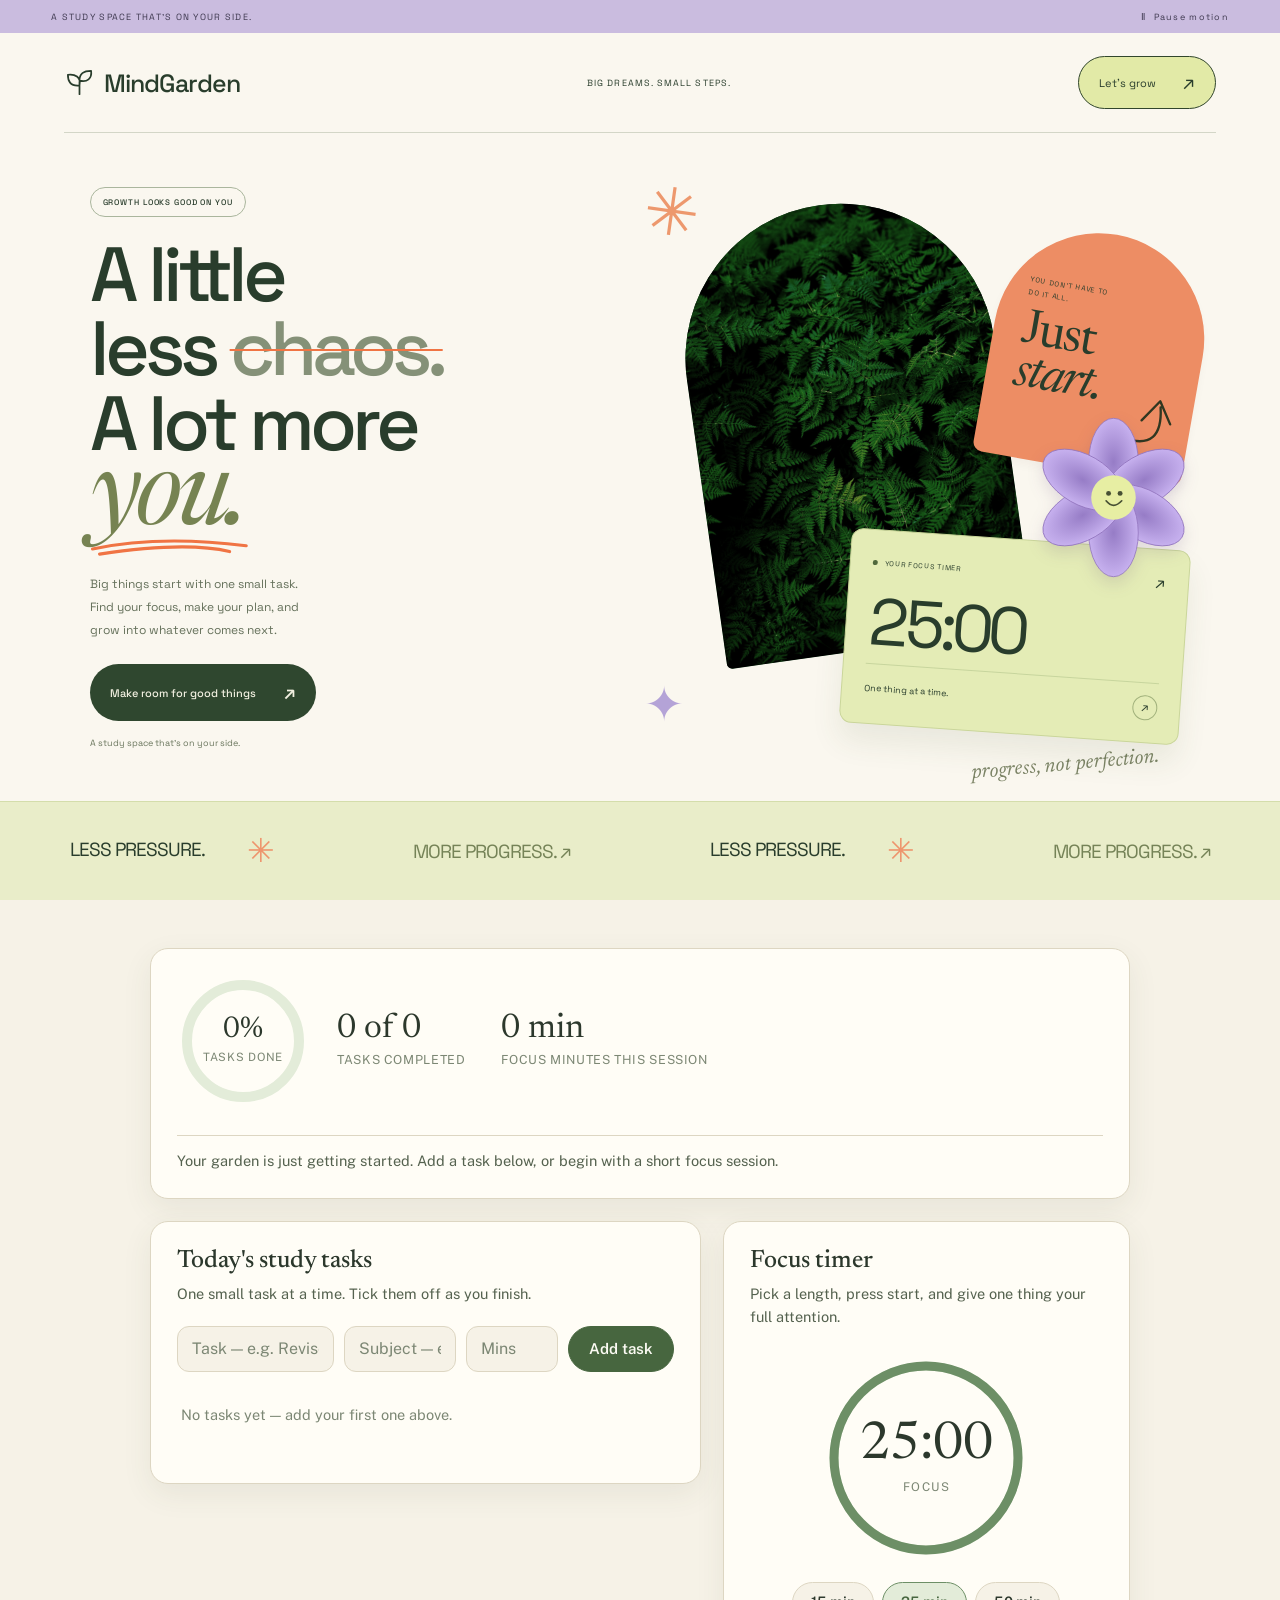
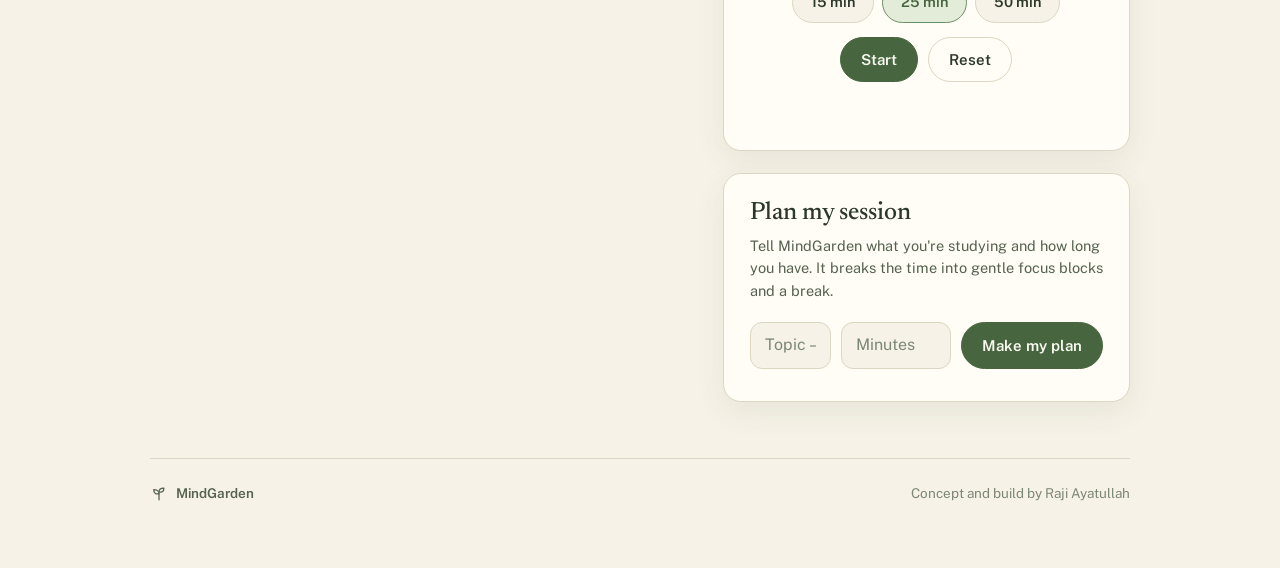
==== commit 00d2ff60: "Remove decorative caption from layered fern image Co-Authored-By: M EE <bremchevy@gmail.com>" ====
--- a/index.html
+++ b/index.html
@@ -228,7 +228,7 @@
       <div class="growth-strip"><span>A STUDY SPACE THAT'S ON YOUR SIDE.</span><button id="sceneControl" type="button" aria-pressed="false" aria-label="Pause garden animation"><span class="scene-icon" aria-hidden="true">Ⅱ</span> <span id="sceneControlText">Pause motion</span></button></div>
     <nav class="nav" aria-label="Main navigation"><a class="wordmark" href="#gardenHero"><svg><use href="#growthLogo"/></svg>MindGarden</a><div class="nav-mid">BIG DREAMS. SMALL STEPS.</div><a class="nav-cta" href="#tasks">Let's grow <span>↗</span></a></nav>
     <div class="c-hero"><div class="c-copy"><div class="eyebrow"><span class="c-pill">GROWTH LOOKS GOOD ON YOU</span></div><h1 id="heroHeading">A little<br />less <span class="c-chaos">chaos.</span><br />A lot more<br /><em>you.</em><svg class="c-underline" viewBox="0 0 250 25"><path d="M4 14Q108-8 244 9M15 22Q149 2 218 18" fill="none" stroke="#f07444" stroke-width="5" stroke-linecap="round"/></svg></h1><p>Big things start with one small task.<br />Find your focus, make your plan, and<br />grow into whatever comes next.</p><a class="button c-button" href="#tasks">Make room for good things <span>↗</span></a><div class="c-note">A study space that’s on your side.</div></div>
-      <div class="c-art"><span aria-hidden="true" class="c-doodle doodle-1">✳</span><div class="c-photo" aria-hidden="true"><img src="assets/growth-ferns.jpg" alt="" width="1400" height="1800" fetchpriority="high" decoding="async"/><span>IT’S A GOOD DAY<br />TO BEGIN.</span></div><div class="c-sticker" aria-hidden="true"><span>YOU DON'T HAVE TO<br />DO IT ALL.</span><strong>Just<br /><em>start.</em></strong><svg viewBox="0 0 80 80"><path d="M15 60Q62 78 62 23M37 38 62 15 73 45" fill="none" stroke="#303721" stroke-width="3" stroke-linecap="round" stroke-linejoin="round"/></svg></div><a class="c-focus" href="#timer" aria-label="Open your focus timer"><div><span class="c-focus-dot"></span> YOUR FOCUS TIMER <span>↗</span></div><strong id="heroClock" aria-hidden="true">25:00</strong><div class="c-focus-bottom"><span>One thing at a time.</span><span class="c-pause" aria-hidden="true">↗</span></div></a><div class="c-flower" aria-hidden="true"><svg viewBox="0 0 200 200"><defs><radialGradient id="petal"><stop stop-color="#967cc6"/><stop offset="1" stop-color="#c7b1ef"/></radialGradient></defs><g fill="url(#petal)" stroke="#9476bf" stroke-width="1"><ellipse cx="100" cy="57" rx="30" ry="53"/><ellipse cx="100" cy="57" rx="30" ry="53" transform="rotate(60 100 100)"/><ellipse cx="100" cy="57" rx="30" ry="53" transform="rotate(120 100 100)"/><ellipse cx="100" cy="57" rx="30" ry="53" transform="rotate(180 100 100)"/><ellipse cx="100" cy="57" rx="30" ry="53" transform="rotate(240 100 100)"/><ellipse cx="100" cy="57" rx="30" ry="53" transform="rotate(300 100 100)"/></g><circle cx="100" cy="100" r="27" fill="#e7eea3"/><circle cx="94" cy="95" r="3" fill="#475034"/><circle cx="108" cy="95" r="3" fill="#475034"/><path d="M91 104q9 11 19 0" fill="none" stroke="#475034" stroke-width="2" stroke-linecap="round"/></svg></div><span class="c-handwritten" aria-hidden="true">progress, not perfection.</span><span aria-hidden="true" class="c-doodle doodle-2">✦</span></div>
+      <div class="c-art"><span aria-hidden="true" class="c-doodle doodle-1">✳</span><div class="c-photo" aria-hidden="true"><img src="assets/growth-ferns.jpg" alt="" width="1400" height="1800" fetchpriority="high" decoding="async"/></div><div class="c-sticker" aria-hidden="true"><span>YOU DON'T HAVE TO<br />DO IT ALL.</span><strong>Just<br /><em>start.</em></strong><svg viewBox="0 0 80 80"><path d="M15 60Q62 78 62 23M37 38 62 15 73 45" fill="none" stroke="#303721" stroke-width="3" stroke-linecap="round" stroke-linejoin="round"/></svg></div><a class="c-focus" href="#timer" aria-label="Open your focus timer"><div><span class="c-focus-dot"></span> YOUR FOCUS TIMER <span>↗</span></div><strong id="heroClock" aria-hidden="true">25:00</strong><div class="c-focus-bottom"><span>One thing at a time.</span><span class="c-pause" aria-hidden="true">↗</span></div></a><div class="c-flower" aria-hidden="true"><svg viewBox="0 0 200 200"><defs><radialGradient id="petal"><stop stop-color="#967cc6"/><stop offset="1" stop-color="#c7b1ef"/></radialGradient></defs><g fill="url(#petal)" stroke="#9476bf" stroke-width="1"><ellipse cx="100" cy="57" rx="30" ry="53"/><ellipse cx="100" cy="57" rx="30" ry="53" transform="rotate(60 100 100)"/><ellipse cx="100" cy="57" rx="30" ry="53" transform="rotate(120 100 100)"/><ellipse cx="100" cy="57" rx="30" ry="53" transform="rotate(180 100 100)"/><ellipse cx="100" cy="57" rx="30" ry="53" transform="rotate(240 100 100)"/><ellipse cx="100" cy="57" rx="30" ry="53" transform="rotate(300 100 100)"/></g><circle cx="100" cy="100" r="27" fill="#e7eea3"/><circle cx="94" cy="95" r="3" fill="#475034"/><circle cx="108" cy="95" r="3" fill="#475034"/><path d="M91 104q9 11 19 0" fill="none" stroke="#475034" stroke-width="2" stroke-linecap="round"/></svg></div><span class="c-handwritten" aria-hidden="true">progress, not perfection.</span><span aria-hidden="true" class="c-doodle doodle-2">✦</span></div>
     </div><div class="c-footer" aria-hidden="true"><span>LESS PRESSURE.</span><span>MORE PROGRESS. ↗</span><span>LESS PRESSURE.</span><span>MORE PROGRESS. ↗</span></div>
     </header>
 
--- a/hero.css
+++ b/hero.css
@@ -180,16 +180,6 @@
   filter:saturate(.68) brightness(.8);
   animation:fern-breathe 15s ease-in-out infinite alternate;
 }
-.growth-hero .c-photo>span {
-  position:absolute;
-  bottom:24px;
-  left:25px;
-  color:#e9edc3;
-  letter-spacing:.05em;
-  font-weight:400;
-  font-size:29px;
-  line-height:1.05;
-}
 .growth-hero .c-sticker {
   position:absolute;
   width:211px;
@@ -349,7 +339,6 @@
   vertical-align:middle;
 }
 .growth-hero .c-copy p { color: #64705a; }
-.growth-hero .c-photo > span { bottom: 135px; font-size: 24px; max-width: 240px; }
 .growth-hero .c-note { color: #69755c; }
 .growth-hero .c-focus { display: block; }
 .growth-hero .c-focus:hover, .growth-hero .c-focus:focus-visible { animation-play-state: paused; }
@@ -385,8 +374,7 @@
  .growth-hero .c-copy h1 { font-size: clamp(48px, 13vw, 74px); }
  .growth-hero .c-art { height: 500px; width: 310px; max-width: 100%; margin: 0 auto; }
  .growth-hero .c-photo { left: 5px; width: 220px; height: 365px; }
- .growth-hero .c-photo > span { bottom: 65px; left: 14px; max-width: 110px; font-size: 18px; }
- .growth-hero .c-sticker { width: 160px; height: 210px; right: -10px; padding: 48px 20px 15px; }
+  .growth-hero .c-sticker { width: 160px; height: 210px; right: -10px; padding: 48px 20px 15px; }
  .growth-hero .c-sticker > strong { font-size: 40px; }
  .growth-hero .c-sticker > svg { width: 45px; height: 45px; right: 10px; bottom: 18px; }
  .growth-hero .c-focus { width: 260px; bottom: 10px; right: -5px; padding: 17px; }
